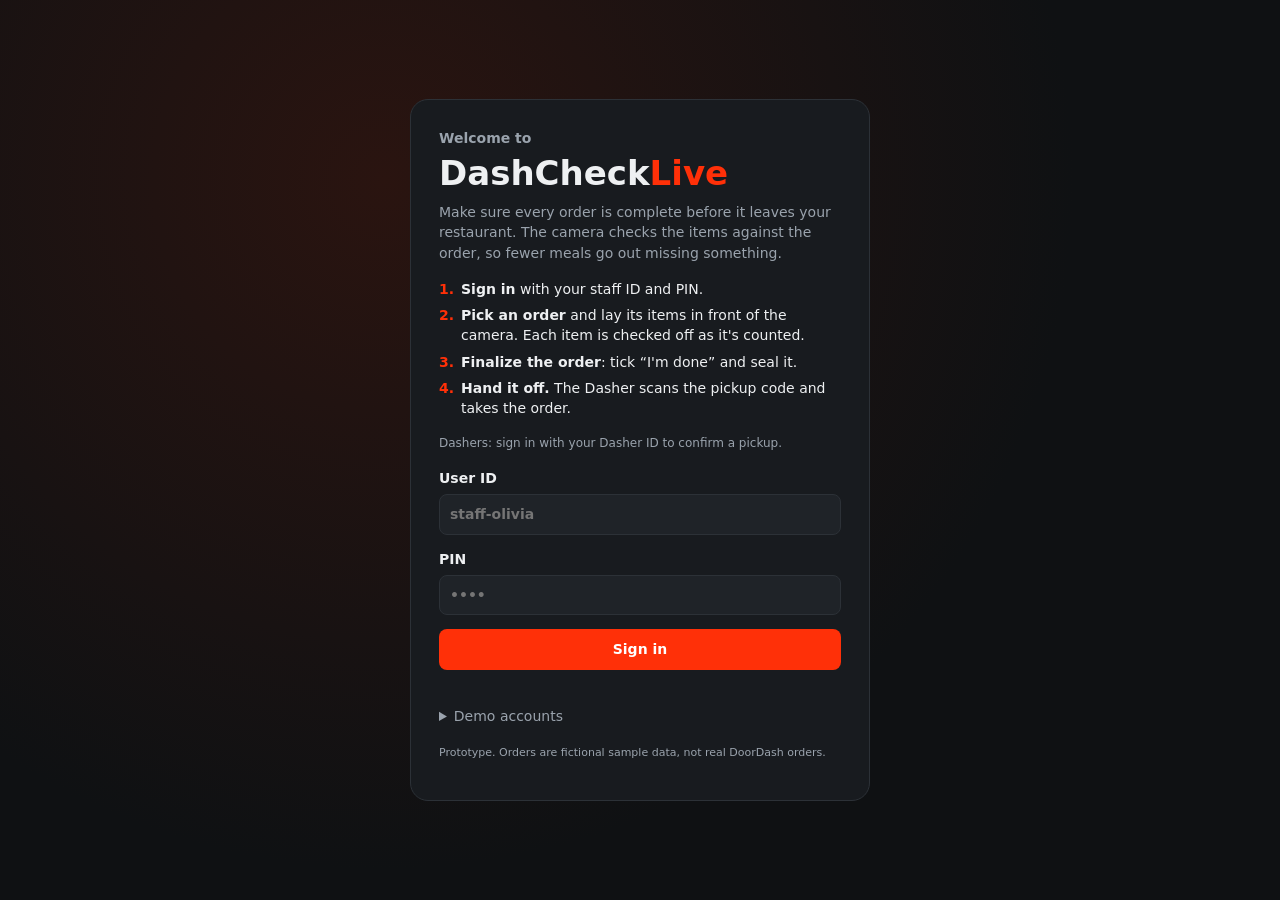
==== frontend/index.html @ 96c27ae0 "next steps page redesigned" ====
<!doctype html>
<html lang="en">
<head>
  <meta charset="utf-8">
  <meta name="viewport" content="width=device-width, initial-scale=1">
  <title>DashCheckLive</title>
  <link rel="stylesheet" href="styles.css">
</head>
<body>

  <!-- ============ Sign-in page ============ -->
  <section id="view-login" class="view login-view">
    <div class="login-card">
      <p class="welcome">Welcome to</p>
      <div class="brand big">DashCheck<span>Live</span></div>
      <p class="login-sub">Make sure every order is complete before it leaves your restaurant. The camera checks the items against the order, so fewer meals go out missing something.</p>
      <ol class="steps">
        <li><strong>Sign in</strong> with your staff ID and PIN.</li>
        <li><strong>Pick an order</strong> and lay its items in front of the camera. Each item is checked off as it's counted.</li>
        <li><strong>Finalize the order</strong>: tick “I'm done” and seal it.</li>
        <li><strong>Hand it off.</strong> The Dasher scans the pickup code and takes the order.</li>
      </ol>
      <p class="login-sub small">Dashers: sign in with your Dasher ID to confirm a pickup.</p>
      <form id="login-form" autocomplete="off">
        <label>User ID<input name="user_id" autocomplete="username" placeholder="staff-olivia" required></label>
        <label>PIN<input name="pin" type="password" inputmode="numeric" autocomplete="current-password" placeholder="••••" required></label>
        <button type="submit" class="btn primary wide">Sign in</button>
      </form>
      <p id="login-error" class="error"></p>
      <details class="demo-accounts">
        <summary>Demo accounts</summary>
        <table>
          <tr><th>ID</th><th>PIN</th><th>Opens</th></tr>
          <tr><td>staff-olivia</td><td>4242</td><td>Packing station</td></tr>
          <tr><td>staff-jordan</td><td>1357</td><td>Packing station</td></tr>
          <tr><td>dasher-ava</td><td>1111</td><td>Dasher pickup</td></tr>
          <tr><td>dasher-ben</td><td>2222</td><td>Dasher pickup</td></tr>
          <tr><td>dasher-cy</td><td>3333</td><td>Dasher pickup</td></tr>
          <tr><td>dasher-dee</td><td>4444</td><td>Dasher pickup</td></tr>
        </table>
      </details>
      <p class="fineprint">Prototype. Orders are fictional sample data, not real DoorDash orders.</p>
    </div>
  </section>

  <!-- ============ Packing station (restaurant staff) ============ -->
  <section id="view-station" class="view station hidden">
    <header class="station-bar">
      <div class="brand">DashCheck<span>Live</span></div>
      <div id="store-name" class="store"></div>
      <!-- Model status still loads (sets the camera frame rate) but isn't shown. -->
      <div id="health" class="health hidden"></div>
      <div class="bar-actions">
        <span id="who" class="who"></span>
        <button id="open-log" class="btn ghost small">Audit log</button>
        <button id="demo-reset" class="btn ghost small">Reset demo</button>
        <button id="logout" class="btn ghost small">Sign out</button>
      </div>
    </header>

    <div class="station-grid">
      <!-- Left: queue + receipt -->
      <aside class="panel left">
        <div class="panel-title">Orders <span id="queue-count" class="count"></span></div>
        <ul id="queue" class="queue"></ul>
        <div id="receipt" class="receipt hidden"></div>
      </aside>

      <!-- Center: full-height camera -->
      <div class="camera-pane">
        <div id="stage" class="stage">
          <video id="video" autoplay playsinline muted></video>
          <img id="photo" class="hidden" alt="Uploaded check photo">
          <canvas id="overlay"></canvas>
          <div id="banner" class="banner hidden"></div>
          <div id="stage-msg" class="stage-msg">Starting camera…</div>
        </div>
        <div class="camera-controls">
          <select id="camera-select" title="Camera"></select>
          <button id="cam-toggle" class="btn ghost small">Pause</button>
          <label class="btn ghost small">Upload photo<input id="upload" type="file" accept="image/jpeg,image/png,image/webp"></label>
          <span id="cam-msg" class="cam-msg"></span>
        </div>
      </div>

      <!-- Right: checklist + seal -->
      <aside class="panel right">
        <div class="panel-title title-row">Packing checklist <button id="recount" class="btn ghost small hidden" title="Start counting this order from zero">Reset counts</button></div>
        <div id="allergy" class="allergy hidden"></div>
        <div id="prep" class="prep hidden"></div>
        <div id="checklist" class="checklist"><p class="muted">Pick an order on the left.</p></div>

        <div id="seal-box" class="seal hidden">
          <label class="check"><input type="checkbox" id="confirm"> I'm done: I checked this order, including prep &amp; allergy notes</label>
          <button id="seal" class="btn primary wide" disabled>Seal &amp; release to Dasher</button>
          <p id="seal-error" class="error"></p>
        </div>
        <div id="done-box" class="done hidden"></div>
      </aside>
    </div>

    <!-- Audit log drawer -->
    <div id="log-drawer" class="drawer hidden">
      <div class="drawer-head">
        <strong>Audit log</strong>
        <span id="chain" class="pill"></span>
        <button id="close-log" class="btn ghost small">Close</button>
      </div>
      <ol id="log"></ol>
    </div>

  </section>

  <!-- ============ Order complete page ============ -->
  <section id="view-done" class="view done-view hidden">
    <header class="station-bar">
      <button id="qr-close-x" class="btn ghost small">← Back to station</button>
      <div class="brand">DashCheck<span>Live</span></div>
      <div id="done-store" class="store"></div>
    </header>
      <div class="done-card">
        <div class="done-head">
          <div>
            <h2>Order <span id="done-id"></span> sealed <span class="ok-dot">✓</span></h2>
            <p id="qr-sub" class="muted"></p>
          </div>
        </div>

        <div class="done-grid">
          <!-- 1. Where it goes + what to do -->
          <section class="done-col">
            <div class="label">Deliver to</div>
            <div id="done-address" class="address"></div>

            <div class="label">Next steps</div>
            <ol id="next-steps" class="next-steps"></ol>

            <div class="qr-wrap">
              <img id="qr" alt="One-time pickup QR code">
              <p class="small muted">Signed · one-time · expires in <span id="qr-ttl"></span><br>Only valid for the assigned Dasher</p>
            </div>
            <div class="sim">
          <div class="label">Dasher scan (simulated)</div>
          <div class="sim-row">
            <select id="sim-dasher">
              <option value="dasher-ava">dasher-ava</option>
              <option value="dasher-ben">dasher-ben</option>
              <option value="dasher-cy">dasher-cy</option>
              <option value="dasher-dee">dasher-dee</option>
            </select>
            <input id="sim-pin" type="password" inputmode="numeric" placeholder="PIN">
            <button id="sim-scan" class="btn">Scan</button>
          </div>
          <div id="sim-result" class="sim-result"></div>
            </div>
            <button id="copy-code" class="btn ghost small wide">Copy pickup code</button>
          </section>

          <!-- 2. Completed receipt -->
          <section class="done-col">
            <div class="label">Completed receipt</div>
            <div id="done-receipt" class="receipt done-receipt"></div>
          </section>

          <!-- 3. Up next -->
          <section class="done-col">
            <div class="label">Up next</div>
            <ul id="next-orders" class="next-orders"></ul>
            <button id="qr-close" class="btn primary wide">Start next order →</button>
          </section>
        </div>
      </div>
  </section>

  <!-- ============ Dasher pickup ============ -->
  <section id="view-dasher" class="view dasher-view hidden">
    <div class="dasher-card">
      <div class="brand">DashCheck<span>Live</span> <small>Dasher</small></div>
      <p>Signed in as <strong id="dasher-name"></strong></p>
      <label class="label" for="scan-token">Pickup code (from the counter QR)</label>
      <textarea id="scan-token" rows="5" placeholder="Scan or paste the pickup code"></textarea>
      <div class="row">
        <button id="paste-token" class="btn ghost">Paste</button>
        <button id="scan" class="btn primary">Confirm pickup</button>
      </div>
      <div id="scan-result" class="sim-result"></div>
      <button id="dasher-logout" class="btn ghost small">Sign out</button>
    </div>
  </section>

  <script src="icons.js"></script>
  <script src="app.js"></script>
</body>
</html>
---- frontend/styles.css ----
:root {
  --bg: #0f1113;
  --panel: #181b1f;
  --panel-2: #1f2328;
  --line: #2c3137;
  --ink: #eef0f2;
  --muted: #9aa3ad;
  --accent: #ff3008;
  --ok: #2ecc71;
  --warn: #f5a623;
  --bad: #ff4d4f;
  --radius: 12px;
}

* { box-sizing: border-box; }
html, body { height: 100%; }
body { margin: 0; font: 14px/1.45 system-ui, -apple-system, "Segoe UI", sans-serif; background: var(--bg); color: var(--ink); }
.hidden { display: none !important; }
.muted { color: var(--muted); }
.small { font-size: 12px; }
.error { color: var(--bad); min-height: 1.2em; margin: 6px 0 0; }
.label { font-size: 11px; font-weight: 700; letter-spacing: .06em; text-transform: uppercase; color: var(--muted); margin-bottom: 6px; }

.brand { font-weight: 800; font-size: 18px; white-space: nowrap; }
.brand span { color: var(--accent); }
.brand.big { font-size: 34px; }
.brand small { font-size: 12px; color: var(--muted); font-weight: 600; margin-left: 6px; }

.btn {
  font: inherit; font-weight: 600; border: 1px solid transparent; border-radius: 8px;
  padding: 9px 14px; cursor: pointer; background: var(--panel-2); color: var(--ink);
}
.btn.primary { background: var(--accent); color: #fff; }
.btn.ghost { background: transparent; border-color: var(--line); }
.btn.small { padding: 6px 10px; font-size: 13px; }
.btn.wide { width: 100%; }
.btn:disabled { background: #2a2e33; color: #666; cursor: not-allowed; }
label.btn input[type=file] { display: none; }
input, select, textarea {
  font: inherit; color: var(--ink); background: var(--panel-2); border: 1px solid var(--line);
  border-radius: 8px; padding: 9px 10px; width: 100%;
}
.pill { font-size: 12px; padding: 3px 9px; border-radius: 999px; background: var(--panel-2); white-space: nowrap; }
.pill.ok { background: rgba(46, 204, 113, .15); color: var(--ok); }
.pill.warn { background: rgba(245, 166, 35, .15); color: var(--warn); }
.pill.bad { background: rgba(255, 77, 79, .15); color: var(--bad); }

/* ---------- login ---------- */
.login-view { min-height: 100vh; display: grid; place-items: center; padding: 16px;
  background: radial-gradient(circle at 30% 20%, #2a1410, var(--bg) 60%); }
.login-card { width: 100%; max-width: 460px; background: var(--panel); border: 1px solid var(--line);
  border-radius: 18px; padding: 28px; }
.login-sub { color: var(--muted); margin: 4px 0 16px; }
.welcome { margin: 0; color: var(--muted); font-weight: 600; }
.steps { margin: 0 0 16px; padding-left: 20px; display: grid; gap: 6px; }
.steps li { padding-left: 2px; }
.steps li::marker { color: var(--accent); font-weight: 800; }
#login-form { display: grid; gap: 14px; }
#login-form label { display: grid; gap: 6px; font-weight: 600; }
.demo-accounts { margin-top: 14px; color: var(--muted); }
.demo-accounts summary { cursor: pointer; }
.demo-accounts table { width: 100%; border-collapse: collapse; margin-top: 8px; font-size: 13px; }
.demo-accounts td, .demo-accounts th { text-align: left; padding: 4px 6px; border-bottom: 1px solid var(--line); }
.fineprint { font-size: 11px; color: var(--muted); margin-top: 18px; }

/* ---------- station ---------- */
.station { height: 100vh; display: flex; flex-direction: column; overflow: hidden; }
.station-bar { display: flex; align-items: center; gap: 14px; padding: 8px 14px; border-bottom: 1px solid var(--line); background: var(--panel); flex-wrap: wrap; }
.store { color: var(--muted); }
.health { display: flex; gap: 6px; flex-wrap: wrap; }
.bar-actions { margin-left: auto; display: flex; gap: 8px; align-items: center; }
.who { color: var(--muted); font-size: 13px; }

.station-grid { flex: 1; min-height: 0; display: grid; grid-template-columns: 320px 1fr 340px; }
.panel { background: var(--panel); overflow-y: auto; padding: 14px; display: flex; flex-direction: column; gap: 12px; }
.panel.left { border-right: 1px solid var(--line); }
.panel.right { border-left: 1px solid var(--line); }
.panel-title { font-size: 12px; font-weight: 700; letter-spacing: .06em; text-transform: uppercase; color: var(--muted); }
.title-row { display: flex; justify-content: space-between; align-items: center; }
.title-row .btn { text-transform: none; letter-spacing: 0; font-weight: 600; }
.count { background: var(--panel-2); border-radius: 999px; padding: 1px 7px; margin-left: 4px; }

.queue { list-style: none; margin: 0; padding: 0; display: grid; gap: 6px; }
.queue li { padding: 8px 10px; border: 1px solid var(--line); border-radius: 10px; cursor: pointer; display: flex; justify-content: space-between; gap: 8px; }
.queue li:hover { background: var(--panel-2); }
.queue li.active { border-color: var(--accent); background: rgba(255, 48, 8, .08); }
.queue .meta { font-size: 12px; color: var(--muted); }
.queue .st { font-size: 11px; align-self: center; }

/* receipt: paper look */
.receipt { background: #fbfaf6; color: #1b1b1b; border-radius: 6px; padding: 14px 14px 18px;
  font: 12.5px/1.45 ui-monospace, Consolas, monospace; box-shadow: 0 6px 20px rgba(0,0,0,.35); }
.receipt .r-demo { text-align: center; font-size: 10px; letter-spacing: .08em; color: #b00; border: 1px dashed #b00; padding: 2px; margin-bottom: 8px; }
.receipt .r-center { text-align: center; }
.receipt .r-big { font-size: 16px; font-weight: 700; }
.receipt hr { border: 0; border-top: 1px dashed #999; margin: 8px 0; }
.receipt .r-line { display: flex; justify-content: space-between; gap: 8px; }
.receipt .r-mod { padding-left: 18px; color: #555; }
.receipt .r-total { font-weight: 700; }
.receipt .r-note { white-space: pre-wrap; word-break: break-word; }
.receipt .r-muted { color: #666; }

/* camera */
.camera-pane { display: flex; flex-direction: column; min-width: 0; min-height: 0; background: #000; }
.stage { position: relative; flex: 1; min-height: 0; overflow: hidden; }
.stage video, .stage img { position: absolute; inset: 0; width: 100%; height: 100%; object-fit: contain; }
.stage canvas { position: absolute; inset: 0; width: 100%; height: 100%; pointer-events: none; }
.stage-msg { position: absolute; left: 50%; top: 50%; transform: translate(-50%, -50%); color: #ccc;
  background: rgba(0,0,0,.55); padding: 10px 16px; border-radius: 10px; text-align: center; max-width: 80%; }
.stage-msg:empty { display: none; }
.banner { position: absolute; left: 50%; bottom: 16px; transform: translateX(-50%); padding: 10px 18px;
  border-radius: 999px; font-weight: 800; font-size: 16px; white-space: nowrap; box-shadow: 0 4px 18px rgba(0,0,0,.5); }
.banner.ok { background: var(--ok); color: #062b14; }
.banner.bad { background: var(--bad); color: #fff; }
.banner.warn { background: var(--warn); color: #2b1a00; }
.camera-controls { display: flex; gap: 8px; align-items: center; padding: 8px 10px; background: var(--panel); border-top: 1px solid var(--line); flex-wrap: wrap; }
.camera-controls select { width: auto; max-width: 240px; padding: 6px 8px; }
.cam-msg { color: var(--muted); font-size: 12px; margin-left: auto; }

/* checklist */
.allergy { background: rgba(255, 77, 79, .15); color: var(--bad); border: 1px solid rgba(255, 77, 79, .5); font-weight: 800; padding: 10px 12px; border-radius: 10px; }
.prep { background: rgba(245, 166, 35, .1); border: 1px solid rgba(245, 166, 35, .4); border-radius: 10px; padding: 8px 12px; }
.prep div + div { margin-top: 2px; }
/* Checklist: grid of cards, big floating picture, name + count below, ✓/✗ badge on the corner */
.food-grid { list-style: none; margin: 0; padding: 0; display: grid; grid-template-columns: repeat(2, 1fr); gap: 10px; }
.food-card {
  position: relative; display: flex; flex-direction: column; align-items: center; text-align: center;
  padding: 14px 8px 10px; border-radius: 16px; background: var(--panel-2); border: 2px solid var(--line);
}
.food-card.ok { border-color: rgba(46, 204, 113, .6); background: rgba(46, 204, 113, .07); }
.food-card.missing, .food-card.check { border-color: rgba(255, 77, 79, .55); }
.food-card.unexpected { border-color: rgba(255, 77, 79, .8); background: rgba(255, 77, 79, .08); }
.food-card .name { font-weight: 800; font-size: 15px; margin-top: 6px; text-transform: capitalize; }
.food-card .count-big { font-weight: 800; font-size: 18px; }
.food-card.ok .count-big { color: var(--ok); }
.food-card.missing .count-big, .food-card.unexpected .count-big { color: var(--bad); }
.food-card.check .count-big { color: var(--warn); }
.food-card .src, .food-card .why { font-size: 11px; color: var(--muted); }
.food-card input { margin-top: 8px; font-size: 12px; padding: 6px 8px; }

.badge {
  position: absolute; top: 8px; right: 8px; width: 28px; height: 28px; border-radius: 50%;
  display: grid; place-items: center; font-weight: 900; font-size: 16px; color: #fff;
  box-shadow: 0 2px 8px rgba(0, 0, 0, .35);
}
.badge.ok { background: var(--ok); }
.badge.missing, .badge.check, .badge.unexpected { background: var(--bad); }
.food-card.just-ok .badge, .badge.ok { animation: pop .5s cubic-bezier(.3, 1.6, .5, 1); }

.float-wrap { position: relative; display: grid; justify-items: center; padding-top: 4px; }
.float-shadow {
  width: 56px; height: 9px; border-radius: 50%; background: rgba(0, 0, 0, .35); margin-top: 4px;
  animation: shadow 2.6s ease-in-out infinite;
}
@keyframes shadow { 0%, 100% { transform: scaleX(1); opacity: .45; } 50% { transform: scaleX(.75); opacity: .25; } }

/* Cute animated food icons */
.food-icon {
  position: relative; display: inline-grid; place-items: center; flex: none;
  width: 92px; height: 92px; font-size: 64px; line-height: 1;
  font-family: "Segoe UI Emoji", "Apple Color Emoji", "Noto Color Emoji", sans-serif;
  filter: drop-shadow(0 3px 0 rgba(0, 0, 0, .15));
  animation: float 2.6s ease-in-out infinite;
}
.food-icon svg { width: 100%; height: 100%; display: block; }
/* Full color in every state; status shows through the card, badge and motion. */
.food-icon.missing, .food-icon.check { animation: wobble 2.2s ease-in-out infinite; }
.food-icon.unexpected { animation: shake .5s ease-in-out infinite; }
.food-icon.just-ok { animation: pop .6s cubic-bezier(.3, 1.6, .5, 1), float 2.6s ease-in-out .6s infinite; }
.food-icon.just-ok::after {
  content: "✨"; position: absolute; top: -10px; right: -10px; font-size: 16px;
  animation: sparkle .9s ease-out forwards;
}
.food-card:nth-child(2n) .food-icon, .food-card:nth-child(2n) .float-shadow { animation-delay: -.8s; }
.food-card:nth-child(3n) .food-icon, .food-card:nth-child(3n) .float-shadow { animation-delay: -1.6s; }

@keyframes float { 0%, 100% { transform: translateY(0); } 50% { transform: translateY(-8px); } }
@keyframes wobble { 0%, 100% { transform: rotate(0); } 25% { transform: rotate(-6deg); } 75% { transform: rotate(6deg); } }
@keyframes shake { 0%, 100% { transform: translateX(0); } 25% { transform: translateX(-2px); } 75% { transform: translateX(2px); } }
@keyframes pop { 0% { transform: scale(.6); } 60% { transform: scale(1.25); } 100% { transform: scale(1); } }
@keyframes sparkle { 0% { opacity: 0; transform: scale(.4) rotate(0); } 40% { opacity: 1; } 100% { opacity: 0; transform: scale(1.3) rotate(40deg) translate(4px, -6px); } }

@media (prefers-reduced-motion: reduce) {
  .food-icon, .food-icon.just-ok, .food-icon.just-ok::after, .float-shadow, .badge { animation: none; }
}
.row .src { font-size: 11px; color: var(--muted); margin-left: 6px; }
.row .count-big { font-weight: 800; font-size: 16px; }
.row.ok { border-color: rgba(46, 204, 113, .5); }
.row.ok .count-big { color: var(--ok); }
.row.missing, .row.unexpected { border-color: rgba(255, 77, 79, .6); }
.row.missing .count-big, .row.unexpected .count-big { color: var(--bad); }
.row.check { border-color: rgba(245, 166, 35, .6); }
.row.check .count-big { color: var(--warn); }
.row .why { font-size: 12px; color: var(--muted); margin-top: 2px; }
.row input { margin-top: 8px; font-size: 13px; padding: 7px 9px; }

.seal { display: grid; gap: 10px; margin-top: auto; padding-top: 8px; }
.check { display: flex; gap: 8px; align-items: flex-start; }
.check input { width: auto; margin-top: 3px; }
.done { background: rgba(46, 204, 113, .1); border: 1px solid rgba(46, 204, 113, .4); border-radius: 10px; padding: 12px; }

/* drawer */
.drawer { position: fixed; left: 0; right: 0; bottom: 0; height: 40vh; background: var(--panel); border-top: 1px solid var(--line);
  display: flex; flex-direction: column; z-index: 20; box-shadow: 0 -8px 30px rgba(0,0,0,.5); }
.drawer-head { display: flex; gap: 12px; align-items: center; padding: 10px 14px; border-bottom: 1px solid var(--line); }
.drawer-head button { margin-left: auto; }
.drawer ol { list-style: none; margin: 0; padding: 8px 14px; overflow: auto; font: 12px/1.5 ui-monospace, Consolas, monospace; }
.drawer li { padding: 4px 0; border-bottom: 1px dashed var(--line); word-break: break-word; }
.drawer .hash { color: var(--muted); }

/* modal */
.modal { position: fixed; inset: 0; background: rgba(0,0,0,.7); display: grid; place-items: center; z-index: 30; padding: 16px; }
.modal-card { background: var(--panel); border: 1px solid var(--line); border-radius: 18px; padding: 24px; width: 100%; max-width: 420px; text-align: center; }
.modal-card h2 { margin: 0 0 4px; }
.modal-card img { width: 220px; height: 220px; image-rendering: pixelated; background: #fff; border-radius: 8px; margin: 12px 0 6px; }
.sim { text-align: left; margin-top: 14px; background: var(--panel-2); border-radius: 12px; padding: 12px; }
.sim-row { display: grid; grid-template-columns: 1fr 80px auto; gap: 6px; }
.sim-result { margin-top: 8px; padding: 8px 10px; border-radius: 8px; min-height: 1em; }
.sim-result:empty { display: none; }
.sim-result.ok { background: rgba(46, 204, 113, .15); color: var(--ok); }
.sim-result.bad { background: rgba(255, 77, 79, .15); color: var(--bad); }
.modal-actions { display: flex; justify-content: space-between; margin-top: 16px; gap: 8px; }

/* order complete screen */
.done-view { min-height: 100vh; }
.done-card { max-width: 1240px; margin: 0 auto; padding: 24px 20px 40px; }
.done-head { display: flex; justify-content: space-between; align-items: flex-start; gap: 12px; margin-bottom: 14px; }
.done-head h2 { font-size: 24px; }
.ok-dot { display: inline-grid; place-items: center; width: 30px; height: 30px; border-radius: 50%; background: var(--ok); color: #062b14; font-size: 18px; vertical-align: middle; }
.done-grid { display: grid; grid-template-columns: 1fr 1.15fr 1fr; gap: 18px; align-items: start; }
.done-col { display: flex; flex-direction: column; gap: 10px; min-width: 0; }
.done-col .label { margin: 4px 0 0; }

.address { font-size: 17px; font-weight: 700; line-height: 1.35; background: var(--panel-2); border: 1px solid var(--line);
  border-left: 4px solid var(--accent); border-radius: 10px; padding: 10px 12px; }

.next-steps { list-style: none; margin: 0; padding: 0; display: grid; gap: 6px; }
.next-steps li { display: flex; gap: 10px; align-items: flex-start; padding: 8px 10px; border-radius: 10px; background: var(--panel-2); cursor: pointer; border: 1px solid transparent; }
.next-steps li:hover { border-color: var(--line); }
.next-steps .tick { flex: none; width: 24px; height: 24px; border-radius: 50%; display: grid; place-items: center; font-weight: 800; font-size: 13px; background: var(--accent); color: #fff; }
.next-steps li.done .tick { background: var(--ok); color: #062b14; }
.next-steps li.done strong { text-decoration: line-through; opacity: .7; }

.qr-wrap { display: flex; gap: 12px; align-items: center; background: var(--panel-2); border-radius: 12px; padding: 10px; }
.done-card .qr-wrap img { width: 120px; height: 120px; margin: 0; flex: none; background: #fff; border-radius: 8px; image-rendering: pixelated; }
.done-card .sim { text-align: left; background: var(--panel-2); border-radius: 12px; padding: 12px; }

/* completed receipt */
.done-receipt { padding: 18px 16px 20px; font-size: 12.5px; position: relative; }
.done-receipt::after { content: ""; position: absolute; left: 0; right: 0; bottom: -8px; height: 8px;
  background: radial-gradient(circle at 6px 0, transparent 6px, #fbfaf6 6.5px) 0 0 / 12px 8px repeat-x; }
.dr-head { text-align: center; }
.dr-store { font-weight: 800; letter-spacing: .04em; text-transform: uppercase; }
.dr-big { font-size: 18px; font-weight: 800; margin: 2px 0; }
.dr-stamp { display: inline-block; margin-top: 8px; padding: 3px 10px; border: 2px solid #1a7f37; color: #1a7f37; border-radius: 6px;
  font-weight: 800; letter-spacing: .08em; transform: rotate(-3deg); }
.dr-line { display: grid; grid-template-columns: 30px 1fr auto 56px; gap: 8px; align-items: center; padding: 4px 0; }
.dr-line.extra { color: #555; }
.dr-icon { width: 30px; height: 30px; display: grid; place-items: center; font-size: 20px; }
.dr-icon svg { width: 100%; height: 100%; }
.dr-price { text-align: right; }
.v { font-size: 11px; font-weight: 700; padding: 2px 6px; border-radius: 999px; white-space: nowrap; }
.v-ok { background: #e3f4e7; color: #1a7f37; }
.v-over { background: #fff1de; color: #9a5200; }
.dr-addr { text-align: right; max-width: 60%; }
.dr-hash { font-size: 10.5px; word-break: break-all; margin-top: 4px; }

/* up next */
.next-orders { list-style: none; margin: 0; padding: 0; display: grid; gap: 8px; max-height: 60vh; overflow-y: auto; }
.next-card { display: grid; grid-template-columns: auto 1fr auto; gap: 10px; align-items: center; padding: 10px; border-radius: 12px;
  background: var(--panel-2); border: 1px solid var(--line); cursor: pointer; transition: transform .15s, border-color .15s; }
.next-card:hover { border-color: var(--accent); transform: translateY(-2px); }
.mini-icons { display: flex; }
.mini-icon { width: 30px; height: 30px; display: grid; place-items: center; margin-left: -8px; background: #fff4f8; border-radius: 50%;
  border: 2px solid var(--panel-2); font-size: 16px; }
.mini-icon:first-child { margin-left: 0; }
.mini-icon svg { width: 24px; height: 24px; }
.next-info { min-width: 0; }
.caught-up { padding: 18px; text-align: center; color: var(--muted); background: var(--panel-2); border-radius: 12px; }

@media (max-width: 1000px) {
  .done-grid { grid-template-columns: 1fr; }
}

/* dasher */
.dasher-view { min-height: 100vh; display: grid; place-items: center; padding: 16px; }
.dasher-card { width: 100%; max-width: 380px; background: var(--panel); border: 1px solid var(--line); border-radius: 26px; padding: 24px; display: grid; gap: 10px; }
.dasher-card .row { display: flex; gap: 8px; background: none; border: 0; padding: 0; }
.dasher-card .row .btn { flex: 1; }

@media (max-width: 1100px) {
  .station { height: auto; overflow: visible; }
  .station-grid { grid-template-columns: 1fr; }
  .stage { min-height: 60vh; }
}
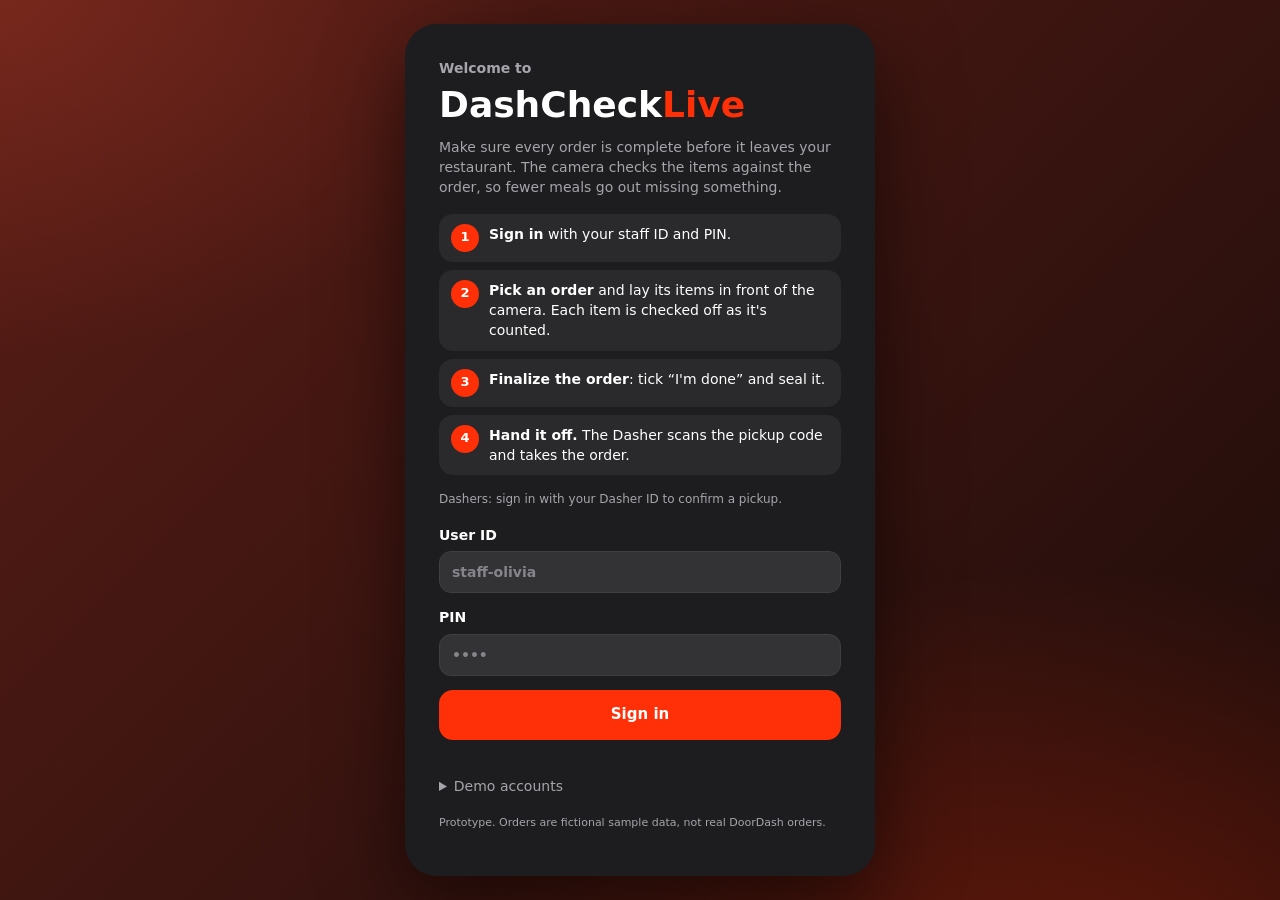
==== commit e1ab3b5e: "camera page ui" ====
--- a/frontend/index.html
+++ b/frontend/index.html
@@ -15,10 +15,10 @@
       <div class="brand big">DashCheck<span>Live</span></div>
       <p class="login-sub">Make sure every order is complete before it leaves your restaurant. The camera checks the items against the order, so fewer meals go out missing something.</p>
       <ol class="steps">
-        <li><strong>Sign in</strong> with your staff ID and PIN.</li>
-        <li><strong>Pick an order</strong> and lay its items in front of the camera. Each item is checked off as it's counted.</li>
-        <li><strong>Finalize the order</strong>: tick “I'm done” and seal it.</li>
-        <li><strong>Hand it off.</strong> The Dasher scans the pickup code and takes the order.</li>
+        <li><span><strong>Sign in</strong> with your staff ID and PIN.</span></li>
+        <li><span><strong>Pick an order</strong> and lay its items in front of the camera. Each item is checked off as it's counted.</span></li>
+        <li><span><strong>Finalize the order</strong>: tick “I'm done” and seal it.</span></li>
+        <li><span><strong>Hand it off.</strong> The Dasher scans the pickup code and takes the order.</span></li>
       </ol>
       <p class="login-sub small">Dashers: sign in with your Dasher ID to confirm a pickup.</p>
       <form id="login-form" autocomplete="off">
@@ -45,57 +45,113 @@
 
   <!-- ============ Packing station (restaurant staff) ============ -->
   <section id="view-station" class="view station hidden">
-    <header class="station-bar">
-      <div class="brand">DashCheck<span>Live</span></div>
-      <div id="store-name" class="store"></div>
-      <!-- Model status still loads (sets the camera frame rate) but isn't shown. -->
-      <div id="health" class="health hidden"></div>
-      <div class="bar-actions">
-        <span id="who" class="who"></span>
-        <button id="open-log" class="btn ghost small">Audit log</button>
-        <button id="demo-reset" class="btn ghost small">Reset demo</button>
-        <button id="logout" class="btn ghost small">Sign out</button>
-      </div>
-    </header>
-
-    <div class="station-grid">
-      <!-- Left: queue + receipt -->
-      <aside class="panel left">
-        <div class="panel-title">Orders <span id="queue-count" class="count"></span></div>
-        <ul id="queue" class="queue"></ul>
-        <div id="receipt" class="receipt hidden"></div>
+    <div class="app-frame">
+
+      <!-- ===== Left: orders ===== -->
+      <aside class="orders-panel">
+        <div class="brand">DashCheck<span>Live</span></div>
+        <div class="sec-head">
+          <div><h3>Orders</h3><p id="queue-sub" class="sec-sub"><span id="queue-count">0</span> waiting</p></div>
+        </div>
+        <div class="search">
+          <input id="search" placeholder="Search name, #, city" autocomplete="off">
+          <span class="search-btn">⌕</span>
+        </div>
+        <ul id="queue" class="order-list"></ul>
       </aside>
 
-      <!-- Center: full-height camera -->
-      <div class="camera-pane">
-        <div id="stage" class="stage">
-          <video id="video" autoplay playsinline muted></video>
-          <img id="photo" class="hidden" alt="Uploaded check photo">
-          <canvas id="overlay"></canvas>
-          <div id="banner" class="banner hidden"></div>
-          <div id="stage-msg" class="stage-msg">Starting camera…</div>
-        </div>
-        <div class="camera-controls">
-          <select id="camera-select" title="Camera"></select>
-          <button id="cam-toggle" class="btn ghost small">Pause</button>
-          <label class="btn ghost small">Upload photo<input id="upload" type="file" accept="image/jpeg,image/png,image/webp"></label>
-          <span id="cam-msg" class="cam-msg"></span>
-        </div>
-      </div>
-
-      <!-- Right: checklist + seal -->
-      <aside class="panel right">
-        <div class="panel-title title-row">Packing checklist <button id="recount" class="btn ghost small hidden" title="Start counting this order from zero">Reset counts</button></div>
-        <div id="allergy" class="allergy hidden"></div>
-        <div id="prep" class="prep hidden"></div>
-        <div id="checklist" class="checklist"><p class="muted">Pick an order on the left.</p></div>
-
-        <div id="seal-box" class="seal hidden">
-          <label class="check"><input type="checkbox" id="confirm"> I'm done: I checked this order, including prep &amp; allergy notes</label>
-          <button id="seal" class="btn primary wide" disabled>Seal &amp; release to Dasher</button>
-          <p id="seal-error" class="error"></p>
-        </div>
-        <div id="done-box" class="done hidden"></div>
+      <!-- ===== Main column ===== -->
+      <main class="main">
+        <div class="topbar">
+          <div class="store-chip"><span class="dot"></span><span id="store-name"></span></div>
+          <!-- Model status still loads (sets the camera frame rate) but isn't shown. -->
+          <div id="health" class="health hidden"></div>
+          <div class="top-actions">
+            <span id="who" class="who"></span>
+            <button id="open-log" class="pill-btn">Audit log</button>
+            <button id="demo-reset" class="pill-btn">Reset demo</button>
+            <button id="logout" class="pill-btn">Sign out</button>
+          </div>
+        </div>
+
+        <!-- Live camera -->
+        <section class="sec">
+          <div class="sec-head">
+            <div><h3>Live Check</h3><p id="check-sub" class="sec-sub">Pick an order to start</p></div>
+            <div class="cam-tools">
+              <select id="camera-select" title="Camera"></select>
+              <button id="cam-toggle" class="pill-btn">Pause</button>
+              <label class="pill-btn">Upload<input id="upload" type="file" accept="image/jpeg,image/png,image/webp"></label>
+            </div>
+          </div>
+          <div id="stage" class="stage">
+            <video id="video" autoplay playsinline muted></video>
+            <img id="photo" class="hidden" alt="Uploaded check photo">
+            <div id="toasts" class="toasts" aria-live="polite"></div>
+            <div id="banner" class="banner hidden"></div>
+            <div id="stage-msg" class="stage-msg">Starting camera…</div>
+            <span id="cam-msg" class="cam-msg"></span>
+          </div>
+        </section>
+
+        <!-- Packing checklist: dish cards like "Popular Dishes" -->
+        <section class="sec">
+          <div class="sec-head">
+            <div><h3>Packing Checklist</h3><p id="checklist-sub" class="sec-sub">Items appear here once an order is open</p></div>
+            <button id="recount" class="view-more hidden" title="Start counting this order from zero">Reset counts <span>↻</span></button>
+          </div>
+          <div id="checklist" class="checklist"></div>
+        </section>
+      </main>
+
+      <!-- ===== Right panel: address + cart ===== -->
+      <aside class="cart-panel">
+        <div id="right-empty" class="right-empty">
+          <div class="big-emoji">🛍️</div>
+          <p>Select an order to see its delivery details and cart.</p>
+        </div>
+
+        <div id="right-content" class="hidden">
+          <div class="addr-card">
+            <div class="addr-title">DELIVERY ADDRESS</div>
+            <div class="addr-line"><span class="pin">⌖</span><span id="addr-line"></span></div>
+            <div class="addr-line muted"><span class="pin">◷</span><span id="addr-meta"></span></div>
+          </div>
+
+          <div class="cart-head">
+            <div class="cart-title"><span class="cart-ico">🛒</span> Cart</div>
+            <div id="cart-id" class="cart-id"></div>
+          </div>
+
+          <div class="mode-toggle">
+            <span data-mode="delivery">Delivery</span><span data-mode="pickup">Pickup</span><span data-mode="check">Checked</span>
+          </div>
+
+          <div id="allergy" class="allergy hidden"></div>
+          <div id="receipt" class="cart-lines"></div>
+
+          <div class="ticket-cut"></div>
+
+          <div class="note-row">
+            <span class="note-label">Customer note</span>
+            <span id="note-text" class="note-code"></span>
+          </div>
+          <div id="note-redact" class="small muted"></div>
+          <div id="prep" class="prep hidden"></div>
+
+          <div class="totals">
+            <div><span>Sub Total</span><span id="t-sub"></span></div>
+            <div><span>Tax</span><span id="t-tax"></span></div>
+            <div class="grand"><span>TOTAL</span><span id="t-total"></span></div>
+          </div>
+
+          <div id="seal-box" class="seal hidden">
+            <label class="check"><input type="checkbox" id="confirm"> I'm done: I checked this order, including prep &amp; allergy notes</label>
+            <button id="seal" class="confirm-btn" disabled>Seal &amp; Release</button>
+            <p id="seal-error" class="error"></p>
+          </div>
+          <div id="done-box" class="done hidden"></div>
+        </div>
       </aside>
     </div>
 
--- a/frontend/styles.css
+++ b/frontend/styles.css
@@ -1,176 +1,221 @@
+/* DashCheckLive: dark dashboard frame on a deep red backdrop, DoorDash red accents
+   (modeled on the "Simplified Restaurant Dashboard" reference). */
 :root {
-  --bg: #0f1113;
-  --panel: #181b1f;
-  --panel-2: #1f2328;
-  --line: #2c3137;
-  --ink: #eef0f2;
-  --muted: #9aa3ad;
+  --page-1: #5a1d16;
+  --page-2: #1c0c0a;
+  --frame: #1d1d1f;
+  --side: #252527;
+  --side-tab: #39393c;
+  --panel: #2a2a2d;
+  --panel-2: #333336;
+  --panel-3: #47474b;
+  --line: #3f3f43;
+  --ink: #ffffff;
+  --muted: #a5a5ab;
   --accent: #ff3008;
-  --ok: #2ecc71;
-  --warn: #f5a623;
-  --bad: #ff4d4f;
-  --radius: 12px;
+  --accent-dark: #d62600;
+  --ok: #2fbf71;
+  --warn: #f0a12b;
+  --bad: #ff4b3a;
 }
 
 * { box-sizing: border-box; }
 html, body { height: 100%; }
-body { margin: 0; font: 14px/1.45 system-ui, -apple-system, "Segoe UI", sans-serif; background: var(--bg); color: var(--ink); }
+body {
+  margin: 0; color: var(--ink);
+  font: 14px/1.45 "Poppins", "Segoe UI", system-ui, -apple-system, sans-serif;
+  background:
+    radial-gradient(1200px 700px at 85% 110%, rgba(255, 48, 8, .28), transparent 60%),
+    radial-gradient(900px 600px at 0% 0%, rgba(255, 90, 60, .18), transparent 60%),
+    linear-gradient(135deg, var(--page-1), var(--page-2));
+  background-attachment: fixed;
+}
 .hidden { display: none !important; }
 .muted { color: var(--muted); }
 .small { font-size: 12px; }
 .error { color: var(--bad); min-height: 1.2em; margin: 6px 0 0; }
 .label { font-size: 11px; font-weight: 700; letter-spacing: .06em; text-transform: uppercase; color: var(--muted); margin-bottom: 6px; }
+h2, h3 { margin: 0; }
 
 .brand { font-weight: 800; font-size: 18px; white-space: nowrap; }
 .brand span { color: var(--accent); }
-.brand.big { font-size: 34px; }
+.brand.big { font-size: 36px; }
 .brand small { font-size: 12px; color: var(--muted); font-weight: 600; margin-left: 6px; }
 
 .btn {
-  font: inherit; font-weight: 600; border: 1px solid transparent; border-radius: 8px;
-  padding: 9px 14px; cursor: pointer; background: var(--panel-2); color: var(--ink);
+  font: inherit; font-weight: 600; border: 1px solid transparent; border-radius: 12px;
+  padding: 10px 16px; cursor: pointer; background: var(--panel-2); color: var(--ink);
 }
 .btn.primary { background: var(--accent); color: #fff; }
+.btn.primary:not(:disabled):hover { background: var(--accent-dark); }
 .btn.ghost { background: transparent; border-color: var(--line); }
-.btn.small { padding: 6px 10px; font-size: 13px; }
+.btn.small { padding: 6px 12px; font-size: 13px; }
 .btn.wide { width: 100%; }
-.btn:disabled { background: #2a2e33; color: #666; cursor: not-allowed; }
-label.btn input[type=file] { display: none; }
+.btn:disabled { background: #3a3a3d; color: #77777c; cursor: not-allowed; }
+label.btn input[type=file], label.pill-btn input[type=file] { display: none; }
 input, select, textarea {
   font: inherit; color: var(--ink); background: var(--panel-2); border: 1px solid var(--line);
-  border-radius: 8px; padding: 9px 10px; width: 100%;
-}
-.pill { font-size: 12px; padding: 3px 9px; border-radius: 999px; background: var(--panel-2); white-space: nowrap; }
-.pill.ok { background: rgba(46, 204, 113, .15); color: var(--ok); }
-.pill.warn { background: rgba(245, 166, 35, .15); color: var(--warn); }
-.pill.bad { background: rgba(255, 77, 79, .15); color: var(--bad); }
-
-/* ---------- login ---------- */
-.login-view { min-height: 100vh; display: grid; place-items: center; padding: 16px;
-  background: radial-gradient(circle at 30% 20%, #2a1410, var(--bg) 60%); }
-.login-card { width: 100%; max-width: 460px; background: var(--panel); border: 1px solid var(--line);
-  border-radius: 18px; padding: 28px; }
-.login-sub { color: var(--muted); margin: 4px 0 16px; }
+  border-radius: 12px; padding: 10px 12px; width: 100%;
+}
+input::placeholder, textarea::placeholder { color: #85858b; }
+.pill { font-size: 12px; padding: 3px 10px; border-radius: 999px; background: var(--panel-2); white-space: nowrap; }
+.pill.ok { background: rgba(47, 191, 113, .18); color: var(--ok); }
+.pill.warn { background: rgba(240, 161, 43, .18); color: var(--warn); }
+.pill.bad { background: rgba(255, 75, 58, .18); color: var(--bad); }
+
+/* ================= login ================= */
+.login-view { min-height: 100vh; display: grid; place-items: center; padding: 16px; }
+.login-card { width: 100%; max-width: 470px; background: var(--frame); border-radius: 32px; padding: 34px;
+  box-shadow: 0 30px 80px rgba(0, 0, 0, .55); }
+.login-sub { color: var(--muted); margin: 6px 0 16px; }
 .welcome { margin: 0; color: var(--muted); font-weight: 600; }
-.steps { margin: 0 0 16px; padding-left: 20px; display: grid; gap: 6px; }
-.steps li { padding-left: 2px; }
-.steps li::marker { color: var(--accent); font-weight: 800; }
-#login-form { display: grid; gap: 14px; }
+.steps { margin: 0 0 16px; padding: 0; list-style: none; counter-reset: s; display: grid; gap: 8px; }
+.steps li { counter-increment: s; display: grid; grid-template-columns: 28px 1fr; gap: 10px; align-items: start;
+  background: var(--panel); border-radius: 14px; padding: 10px 12px; }
+.steps li::before { content: counter(s); width: 28px; height: 28px; border-radius: 50%; background: var(--accent);
+  color: #fff; font-weight: 800; display: grid; place-items: center; font-size: 13px; }
+#login-form { display: grid; gap: 14px; margin-top: 6px; }
 #login-form label { display: grid; gap: 6px; font-weight: 600; }
+#login-form .btn { border-radius: 14px; padding: 13px; font-size: 15px; }
 .demo-accounts { margin-top: 14px; color: var(--muted); }
 .demo-accounts summary { cursor: pointer; }
 .demo-accounts table { width: 100%; border-collapse: collapse; margin-top: 8px; font-size: 13px; }
-.demo-accounts td, .demo-accounts th { text-align: left; padding: 4px 6px; border-bottom: 1px solid var(--line); }
+.demo-accounts td, .demo-accounts th { text-align: left; padding: 5px 6px; border-bottom: 1px solid var(--line); }
 .fineprint { font-size: 11px; color: var(--muted); margin-top: 18px; }
 
-/* ---------- station ---------- */
-.station { height: 100vh; display: flex; flex-direction: column; overflow: hidden; }
-.station-bar { display: flex; align-items: center; gap: 14px; padding: 8px 14px; border-bottom: 1px solid var(--line); background: var(--panel); flex-wrap: wrap; }
-.store { color: var(--muted); }
-.health { display: flex; gap: 6px; flex-wrap: wrap; }
-.bar-actions { margin-left: auto; display: flex; gap: 8px; align-items: center; }
-.who { color: var(--muted); font-size: 13px; }
-
-.station-grid { flex: 1; min-height: 0; display: grid; grid-template-columns: 320px 1fr 340px; }
-.panel { background: var(--panel); overflow-y: auto; padding: 14px; display: flex; flex-direction: column; gap: 12px; }
-.panel.left { border-right: 1px solid var(--line); }
-.panel.right { border-left: 1px solid var(--line); }
-.panel-title { font-size: 12px; font-weight: 700; letter-spacing: .06em; text-transform: uppercase; color: var(--muted); }
-.title-row { display: flex; justify-content: space-between; align-items: center; }
-.title-row .btn { text-transform: none; letter-spacing: 0; font-weight: 600; }
-.count { background: var(--panel-2); border-radius: 999px; padding: 1px 7px; margin-left: 4px; }
-
-.queue { list-style: none; margin: 0; padding: 0; display: grid; gap: 6px; }
-.queue li { padding: 8px 10px; border: 1px solid var(--line); border-radius: 10px; cursor: pointer; display: flex; justify-content: space-between; gap: 8px; }
-.queue li:hover { background: var(--panel-2); }
-.queue li.active { border-color: var(--accent); background: rgba(255, 48, 8, .08); }
-.queue .meta { font-size: 12px; color: var(--muted); }
-.queue .st { font-size: 11px; align-self: center; }
-
-/* receipt: paper look */
-.receipt { background: #fbfaf6; color: #1b1b1b; border-radius: 6px; padding: 14px 14px 18px;
-  font: 12.5px/1.45 ui-monospace, Consolas, monospace; box-shadow: 0 6px 20px rgba(0,0,0,.35); }
-.receipt .r-demo { text-align: center; font-size: 10px; letter-spacing: .08em; color: #b00; border: 1px dashed #b00; padding: 2px; margin-bottom: 8px; }
-.receipt .r-center { text-align: center; }
-.receipt .r-big { font-size: 16px; font-weight: 700; }
-.receipt hr { border: 0; border-top: 1px dashed #999; margin: 8px 0; }
-.receipt .r-line { display: flex; justify-content: space-between; gap: 8px; }
-.receipt .r-mod { padding-left: 18px; color: #555; }
-.receipt .r-total { font-weight: 700; }
-.receipt .r-note { white-space: pre-wrap; word-break: break-word; }
-.receipt .r-muted { color: #666; }
-
-/* camera */
-.camera-pane { display: flex; flex-direction: column; min-width: 0; min-height: 0; background: #000; }
-.stage { position: relative; flex: 1; min-height: 0; overflow: hidden; }
-.stage video, .stage img { position: absolute; inset: 0; width: 100%; height: 100%; object-fit: contain; }
-.stage canvas { position: absolute; inset: 0; width: 100%; height: 100%; pointer-events: none; }
-.stage-msg { position: absolute; left: 50%; top: 50%; transform: translate(-50%, -50%); color: #ccc;
-  background: rgba(0,0,0,.55); padding: 10px 16px; border-radius: 10px; text-align: center; max-width: 80%; }
+/* ================= station frame ================= */
+.station { position: fixed; inset: 0; padding: 26px; }
+.app-frame {
+  height: 100%; display: grid; grid-template-columns: 310px 1fr 370px; gap: 0;
+  background: var(--frame); border-radius: 36px; overflow: hidden; box-shadow: 0 30px 90px rgba(0, 0, 0, .6);
+}
+
+/* ---- left: orders list ---- */
+.orders-panel { background: var(--side); display: flex; flex-direction: column; gap: 14px; padding: 24px 16px 18px; min-height: 0; }
+.orders-panel .brand { font-size: 22px; padding: 0 6px 6px; }
+.orders-panel .sec-head { padding: 0 6px; }
+.order-list { list-style: none; margin: 0; padding: 0 2px 4px; display: grid; gap: 8px; overflow-y: auto; align-content: start; min-height: 0; }
+.order-list::-webkit-scrollbar { width: 6px; }
+.order-list::-webkit-scrollbar-thumb { background: #3a3a3e; border-radius: 8px; }
+.order-item { display: grid; grid-template-columns: 46px 1fr auto; gap: 12px; align-items: center; padding: 10px 12px;
+  border-radius: 18px; background: var(--panel); cursor: pointer; border: 2px solid transparent; transition: transform .12s, background .12s; }
+.order-item:hover { background: var(--panel-2); transform: translateX(2px); }
+.order-item.active { border-color: var(--accent); background: rgba(255, 48, 8, .1); }
+.order-item .avatar { width: 46px; height: 46px; }
+.order-item .avatar svg { width: 38px; height: 38px; }
+.oi-main { min-width: 0; }
+.oi-top { display: flex; gap: 6px; align-items: baseline; }
+.oi-top strong { font-size: 14px; white-space: nowrap; overflow: hidden; text-overflow: ellipsis; }
+.oi-id { font-size: 11px; color: var(--muted); }
+.oi-city { font-size: 11.5px; color: var(--muted); white-space: nowrap; overflow: hidden; text-overflow: ellipsis; }
+.top-actions { margin-left: auto; display: flex; gap: 8px; align-items: center; }
+.who { color: var(--muted); font-size: 12px; margin-right: 4px; }
+
+/* ---- main column ---- */
+.main { overflow-y: auto; padding: 24px 26px 30px; display: flex; flex-direction: column; gap: 24px; min-width: 0; }
+.main::-webkit-scrollbar, .cart-panel::-webkit-scrollbar { width: 8px; }
+.main::-webkit-scrollbar-thumb, .cart-panel::-webkit-scrollbar-thumb { background: #3a3a3e; border-radius: 8px; }
+.topbar { display: flex; gap: 14px; align-items: center; }
+.search { position: relative; }
+.search input { border-radius: 999px; padding: 11px 50px 11px 20px; background: var(--frame); border: 1px solid #4a4a4f; font-size: 13px; }
+.search-btn { position: absolute; right: 6px; top: 50%; transform: translateY(-50%); width: 34px; height: 34px; border-radius: 50%;
+  background: var(--panel-3); display: grid; place-items: center; font-size: 18px; color: #ddd; }
+.store-chip { display: flex; align-items: center; gap: 8px; padding: 8px 14px; border-radius: 999px; background: var(--panel); font-weight: 600; font-size: 13px; }
+.store-chip .dot { width: 8px; height: 8px; border-radius: 50%; background: var(--ok); box-shadow: 0 0 0 4px rgba(47, 191, 113, .2); }
+
+.sec { display: flex; flex-direction: column; gap: 14px; }
+.sec-head { display: flex; justify-content: space-between; align-items: flex-end; gap: 12px; }
+.sec-head h3 { font-size: 18px; font-weight: 700; }
+.sec-sub { margin: 2px 0 0; font-size: 12px; color: var(--accent); font-weight: 500; }
+.view-more { display: flex; align-items: center; gap: 8px; background: none; border: 0; color: #fff; font: inherit; font-size: 13px; cursor: pointer; }
+.view-more span { width: 26px; height: 26px; border-radius: 8px; background: var(--panel-3); display: grid; place-items: center; }
+.view-more:hover span { background: var(--accent); }
+
+/* ---- Up Next chips ("Categories") ---- */
+.chips { display: flex; gap: 18px; overflow-x: auto; padding: 2px 2px 6px; }
+.chip { display: grid; justify-items: center; gap: 6px; background: none; border: 0; color: var(--muted); font: inherit; font-size: 12px; cursor: pointer; flex: none; }
+.chip-circle { width: 62px; height: 62px; border-radius: 50%; background: radial-gradient(circle at 35% 30%, #5b5b60, #3a3a3e);
+  display: grid; place-items: center; font-size: 28px; transition: transform .15s, box-shadow .15s; }
+.chip-circle svg { width: 46px; height: 46px; }
+.chip:hover .chip-circle { transform: translateY(-3px); }
+.chip.active .chip-circle { box-shadow: 0 0 0 3px var(--accent); }
+.chip.active { color: #fff; font-weight: 700; }
+
+/* ---- Live camera card ---- */
+.cam-tools { display: flex; gap: 8px; align-items: center; }
+.cam-tools select { width: auto; max-width: 200px; padding: 6px 10px; border-radius: 999px; font-size: 12px; background: var(--panel); }
+.pill-btn { border: 0; border-radius: 999px; padding: 7px 14px; background: var(--panel-3); color: #fff; font: inherit; font-size: 12px; font-weight: 600; cursor: pointer; }
+.pill-btn:hover { background: var(--accent); }
+.stage { position: relative; height: 46vh; min-height: 300px; border-radius: 24px; overflow: hidden; background: #0b0b0c;
+  box-shadow: inset 0 0 0 1px #333; }
+.stage video, .stage img { position: absolute; inset: 0; width: 100%; height: 100%; object-fit: cover; }
+.stage img { object-fit: contain; }
+.stage-msg { position: absolute; left: 50%; top: 50%; transform: translate(-50%, -50%); color: #ddd; z-index: 2;
+  background: rgba(0, 0, 0, .6); padding: 10px 18px; border-radius: 14px; text-align: center; max-width: 80%; }
 .stage-msg:empty { display: none; }
-.banner { position: absolute; left: 50%; bottom: 16px; transform: translateX(-50%); padding: 10px 18px;
-  border-radius: 999px; font-weight: 800; font-size: 16px; white-space: nowrap; box-shadow: 0 4px 18px rgba(0,0,0,.5); }
-.banner.ok { background: var(--ok); color: #062b14; }
-.banner.bad { background: var(--bad); color: #fff; }
-.banner.warn { background: var(--warn); color: #2b1a00; }
-.camera-controls { display: flex; gap: 8px; align-items: center; padding: 8px 10px; background: var(--panel); border-top: 1px solid var(--line); flex-wrap: wrap; }
-.camera-controls select { width: auto; max-width: 240px; padding: 6px 8px; }
-.cam-msg { color: var(--muted); font-size: 12px; margin-left: auto; }
-
-/* checklist */
-.allergy { background: rgba(255, 77, 79, .15); color: var(--bad); border: 1px solid rgba(255, 77, 79, .5); font-weight: 800; padding: 10px 12px; border-radius: 10px; }
-.prep { background: rgba(245, 166, 35, .1); border: 1px solid rgba(245, 166, 35, .4); border-radius: 10px; padding: 8px 12px; }
-.prep div + div { margin-top: 2px; }
-/* Checklist: grid of cards, big floating picture, name + count below, ✓/✗ badge on the corner */
-.food-grid { list-style: none; margin: 0; padding: 0; display: grid; grid-template-columns: repeat(2, 1fr); gap: 10px; }
+.cam-msg { position: absolute; left: 14px; bottom: 12px; z-index: 2; font-size: 11px; color: #ddd; background: rgba(0, 0, 0, .55);
+  padding: 4px 10px; border-radius: 999px; max-width: 60%; overflow: hidden; text-overflow: ellipsis; white-space: nowrap; }
+.cam-msg:empty { display: none; }
+.banner { position: absolute; left: 50%; bottom: 14px; z-index: 3; transform: translateX(-50%); padding: 10px 20px;
+  border-radius: 999px; font-weight: 800; font-size: 15px; white-space: nowrap; box-shadow: 0 6px 20px rgba(0, 0, 0, .5); }
+.banner.ok { background: var(--ok); color: #fff; }
+
+/* "Bottle detected!" toasts */
+.toasts { position: absolute; top: 16px; left: 50%; transform: translateX(-50%); z-index: 4; display: grid; gap: 10px;
+  justify-items: center; pointer-events: none; }
+.toast { display: flex; align-items: center; gap: 12px; background: #fff; color: #1b1b1b; padding: 7px 22px 7px 7px;
+  border-radius: 999px; font-weight: 800; font-size: 18px; white-space: nowrap; border: 3px solid var(--accent);
+  box-shadow: 0 12px 30px rgba(0, 0, 0, .45);
+  animation: toast-in .4s cubic-bezier(.3, 1.6, .5, 1), toast-out .45s ease-in 2.15s forwards; }
+.toast .t-icon { width: 44px; height: 44px; display: grid; place-items: center; font-size: 28px; background: #fff1ec; border-radius: 50%; }
+.toast .t-icon svg { width: 38px; height: 38px; }
+@keyframes toast-in { from { opacity: 0; transform: translateY(-14px) scale(.85); } to { opacity: 1; transform: none; } }
+@keyframes toast-out { to { opacity: 0; transform: translateY(-10px) scale(.95); } }
+
+/* ---- Packing checklist ("Popular Dishes") ---- */
+.empty-note { margin: 0; padding: 18px; border-radius: 18px; background: var(--panel); }
+.food-grid { list-style: none; margin: 0; padding: 50px 4px 8px; display: flex; gap: 18px; overflow-x: auto; }
 .food-card {
-  position: relative; display: flex; flex-direction: column; align-items: center; text-align: center;
-  padding: 14px 8px 10px; border-radius: 16px; background: var(--panel-2); border: 2px solid var(--line);
-}
-.food-card.ok { border-color: rgba(46, 204, 113, .6); background: rgba(46, 204, 113, .07); }
-.food-card.missing, .food-card.check { border-color: rgba(255, 77, 79, .55); }
-.food-card.unexpected { border-color: rgba(255, 77, 79, .8); background: rgba(255, 77, 79, .08); }
-.food-card .name { font-weight: 800; font-size: 15px; margin-top: 6px; text-transform: capitalize; }
-.food-card .count-big { font-weight: 800; font-size: 18px; }
+  position: relative; flex: none; width: 168px; display: flex; flex-direction: column; align-items: center; text-align: center;
+  padding: 62px 12px 14px; border-radius: 22px; background: var(--panel-2); border: 2px solid transparent;
+}
+.food-card .float-wrap { position: absolute; top: -48px; left: 50%; transform: translateX(-50%); }
+.food-card.ok { border-color: rgba(47, 191, 113, .7); }
+.food-card.missing, .food-card.check { border-color: rgba(255, 75, 58, .45); }
+.food-card.unexpected { border-color: var(--bad); background: rgba(255, 75, 58, .12); }
+.food-card .name { font-weight: 700; font-size: 16px; margin-top: 4px; text-transform: capitalize; }
+.food-card .count-big { font-weight: 800; font-size: 20px; margin-top: 2px; }
 .food-card.ok .count-big { color: var(--ok); }
 .food-card.missing .count-big, .food-card.unexpected .count-big { color: var(--bad); }
 .food-card.check .count-big { color: var(--warn); }
 .food-card .src, .food-card .why { font-size: 11px; color: var(--muted); }
-.food-card input { margin-top: 8px; font-size: 12px; padding: 6px 8px; }
+.food-card input { margin-top: 8px; font-size: 12px; padding: 7px 10px; background: var(--panel); }
 
 .badge {
-  position: absolute; top: 8px; right: 8px; width: 28px; height: 28px; border-radius: 50%;
-  display: grid; place-items: center; font-weight: 900; font-size: 16px; color: #fff;
-  box-shadow: 0 2px 8px rgba(0, 0, 0, .35);
-}
-.badge.ok { background: var(--ok); }
+  position: absolute; top: 10px; right: 10px; width: 28px; height: 28px; border-radius: 50%; z-index: 2;
+  display: grid; place-items: center; font-weight: 900; font-size: 15px; color: #fff; box-shadow: 0 3px 10px rgba(0, 0, 0, .4);
+}
+.badge.ok { background: var(--ok); animation: pop .5s cubic-bezier(.3, 1.6, .5, 1); }
 .badge.missing, .badge.check, .badge.unexpected { background: var(--bad); }
-.food-card.just-ok .badge, .badge.ok { animation: pop .5s cubic-bezier(.3, 1.6, .5, 1); }
-
-.float-wrap { position: relative; display: grid; justify-items: center; padding-top: 4px; }
-.float-shadow {
-  width: 56px; height: 9px; border-radius: 50%; background: rgba(0, 0, 0, .35); margin-top: 4px;
-  animation: shadow 2.6s ease-in-out infinite;
-}
-@keyframes shadow { 0%, 100% { transform: scaleX(1); opacity: .45; } 50% { transform: scaleX(.75); opacity: .25; } }
+
+.float-wrap { display: grid; justify-items: center; }
+.float-shadow { width: 60px; height: 9px; border-radius: 50%; background: rgba(0, 0, 0, .5); margin-top: 2px;
+  animation: shadow 2.6s ease-in-out infinite; }
+@keyframes shadow { 0%, 100% { transform: scaleX(1); opacity: .55; } 50% { transform: scaleX(.75); opacity: .3; } }
 
 /* Cute animated food icons */
 .food-icon {
   position: relative; display: inline-grid; place-items: center; flex: none;
-  width: 92px; height: 92px; font-size: 64px; line-height: 1;
+  width: 100px; height: 100px; font-size: 68px; line-height: 1;
   font-family: "Segoe UI Emoji", "Apple Color Emoji", "Noto Color Emoji", sans-serif;
-  filter: drop-shadow(0 3px 0 rgba(0, 0, 0, .15));
+  filter: drop-shadow(0 6px 8px rgba(0, 0, 0, .45));
   animation: float 2.6s ease-in-out infinite;
 }
 .food-icon svg { width: 100%; height: 100%; display: block; }
-/* Full color in every state; status shows through the card, badge and motion. */
 .food-icon.missing, .food-icon.check { animation: wobble 2.2s ease-in-out infinite; }
 .food-icon.unexpected { animation: shake .5s ease-in-out infinite; }
 .food-icon.just-ok { animation: pop .6s cubic-bezier(.3, 1.6, .5, 1), float 2.6s ease-in-out .6s infinite; }
-.food-icon.just-ok::after {
-  content: "✨"; position: absolute; top: -10px; right: -10px; font-size: 16px;
-  animation: sparkle .9s ease-out forwards;
-}
+.food-icon.just-ok::after { content: "✨"; position: absolute; top: -8px; right: -8px; font-size: 18px; animation: sparkle .9s ease-out forwards; }
 .food-card:nth-child(2n) .food-icon, .food-card:nth-child(2n) .float-shadow { animation-delay: -.8s; }
 .food-card:nth-child(3n) .food-icon, .food-card:nth-child(3n) .float-shadow { animation-delay: -1.6s; }
 
@@ -180,73 +225,127 @@
 @keyframes pop { 0% { transform: scale(.6); } 60% { transform: scale(1.25); } 100% { transform: scale(1); } }
 @keyframes sparkle { 0% { opacity: 0; transform: scale(.4) rotate(0); } 40% { opacity: 1; } 100% { opacity: 0; transform: scale(1.3) rotate(40deg) translate(4px, -6px); } }
 
-@media (prefers-reduced-motion: reduce) {
-  .food-icon, .food-icon.just-ok, .food-icon.just-ok::after, .float-shadow, .badge { animation: none; }
-}
-.row .src { font-size: 11px; color: var(--muted); margin-left: 6px; }
-.row .count-big { font-weight: 800; font-size: 16px; }
-.row.ok { border-color: rgba(46, 204, 113, .5); }
-.row.ok .count-big { color: var(--ok); }
-.row.missing, .row.unexpected { border-color: rgba(255, 77, 79, .6); }
-.row.missing .count-big, .row.unexpected .count-big { color: var(--bad); }
-.row.check { border-color: rgba(245, 166, 35, .6); }
-.row.check .count-big { color: var(--warn); }
-.row .why { font-size: 12px; color: var(--muted); margin-top: 2px; }
-.row input { margin-top: 8px; font-size: 13px; padding: 7px 9px; }
-
-.seal { display: grid; gap: 10px; margin-top: auto; padding-top: 8px; }
-.check { display: flex; gap: 8px; align-items: flex-start; }
-.check input { width: auto; margin-top: 3px; }
-.done { background: rgba(46, 204, 113, .1); border: 1px solid rgba(46, 204, 113, .4); border-radius: 10px; padding: 12px; }
-
-/* drawer */
-.drawer { position: fixed; left: 0; right: 0; bottom: 0; height: 40vh; background: var(--panel); border-top: 1px solid var(--line);
-  display: flex; flex-direction: column; z-index: 20; box-shadow: 0 -8px 30px rgba(0,0,0,.5); }
-.drawer-head { display: flex; gap: 12px; align-items: center; padding: 10px 14px; border-bottom: 1px solid var(--line); }
+/* ---- Order Reports table ---- */
+.table-wrap { overflow-x: auto; }
+.orders-table { width: 100%; border-collapse: separate; border-spacing: 0 6px; font-size: 12.5px; }
+.orders-table th { background: var(--panel-2); color: #ddd; font-weight: 500; padding: 10px 14px; text-align: left; }
+.orders-table th:first-child { border-radius: 10px 0 0 10px; }
+.orders-table th:last-child { border-radius: 0 10px 10px 0; }
+.orders-table td { padding: 8px 14px; color: #e6e6e6; border-bottom: 1px solid #2c2c2f; }
+.orders-table tbody tr { cursor: pointer; }
+.orders-table tbody tr:hover td { background: rgba(255, 255, 255, .03); }
+.orders-table tbody tr.active td { background: rgba(255, 48, 8, .1); }
+.cust { display: flex; align-items: center; gap: 10px; }
+.avatar { width: 32px; height: 32px; border-radius: 50%; background: #fff1ec; display: grid; place-items: center; flex: none; font-size: 16px; }
+.avatar svg { width: 26px; height: 26px; }
+.status-pill { display: inline-block; padding: 3px 12px; border-radius: 999px; font-size: 11px; font-weight: 700; color: #111; }
+.status-pill.new { background: #e6e6e6; }
+.status-pill.prepared { background: var(--warn); }
+.status-pill.sealed { background: #ff8a6b; }
+.status-pill.picked_up { background: var(--ok); }
+
+/* ---- Right: address + cart ---- */
+.cart-panel { background: var(--panel-3); margin: 18px 18px 18px 0; border-radius: 28px; padding: 18px; overflow-y: auto; }
+.right-empty { height: 100%; display: grid; place-content: center; text-align: center; color: #d6d6da; padding: 20px; }
+.big-emoji { font-size: 52px; margin-bottom: 6px; }
+#right-content { display: flex; flex-direction: column; gap: 14px; min-height: 100%; }
+.addr-card { background: #5c5c61; border-radius: 18px; padding: 16px; display: grid; gap: 8px; }
+.addr-title { font-weight: 800; letter-spacing: .08em; font-size: 14px; }
+.addr-line { display: flex; gap: 8px; font-size: 12.5px; font-weight: 600; }
+.addr-line.muted { color: #e1e1e4; font-weight: 500; }
+.pin { color: #fff; }
+.cart-head { display: flex; justify-content: space-between; align-items: center; padding: 0 4px; }
+.cart-title { display: flex; gap: 8px; align-items: center; font-weight: 600; font-size: 15px; }
+.cart-id { font-size: 12px; color: #e1e1e4; }
+.mode-toggle { display: grid; grid-template-columns: repeat(3, 1fr); border: 1px solid #77777d; border-radius: 999px; padding: 4px; }
+.mode-toggle span { text-align: center; padding: 7px 0; border-radius: 999px; font-size: 12px; color: #d8d8dc; }
+.mode-toggle span.on { background: var(--accent); color: #fff; font-weight: 700; box-shadow: 0 4px 12px rgba(255, 48, 8, .45); }
+.allergy { background: rgba(255, 75, 58, .2); color: #ffb3a8; border: 1px solid rgba(255, 75, 58, .6); font-weight: 800; padding: 10px 12px; border-radius: 14px; font-size: 13px; }
+.cart-lines { display: grid; gap: 4px; }
+.cart-line { display: grid; grid-template-columns: 48px 1fr auto; gap: 12px; align-items: center; padding: 10px 2px; border-bottom: 1px solid #5a5a5f; }
+.cart-line:last-child { border-bottom: 0; }
+.cart-img { width: 48px; height: 48px; display: grid; place-items: center; font-size: 30px; filter: drop-shadow(0 4px 6px rgba(0, 0, 0, .35)); }
+.cart-img svg { width: 100%; height: 100%; }
+.cart-info strong { font-size: 13px; }
+.cart-sub { font-size: 11px; color: #d0d0d4; }
+.qty { display: flex; align-items: center; gap: 8px; font-size: 12px; margin-top: 3px; }
+.q-btn { width: 16px; height: 16px; border-radius: 50%; border: 1px solid #cfcfd4; display: grid; place-items: center; font-size: 11px; line-height: 1; color: #cfcfd4; }
+.cart-chip { min-width: 34px; height: 26px; padding: 0 10px; border-radius: 999px; background: #fff; color: #222; display: grid; place-items: center; font-weight: 800; }
+.cart-chip.ok { background: var(--ok); color: #fff; }
+.cart-chip.no { background: var(--bad); color: #fff; }
+
+/* ticket notch divider */
+.ticket-cut { position: relative; height: 0; border-top: 2px dashed #7a7a80; margin: 6px -18px; }
+.ticket-cut::before, .ticket-cut::after { content: ""; position: absolute; top: -13px; width: 24px; height: 24px; border-radius: 50%; background: var(--frame); }
+.ticket-cut::before { left: -12px; }
+.ticket-cut::after { right: -12px; }
+
+.note-row { display: flex; justify-content: space-between; align-items: center; gap: 10px; font-size: 12.5px; }
+.note-label { color: #e1e1e4; white-space: nowrap; }
+.note-code { background: var(--frame); color: #fff; padding: 6px 12px; border-radius: 10px; font-size: 11.5px; font-weight: 600; text-align: right; max-width: 70%; word-break: break-word; }
+.prep { background: rgba(240, 161, 43, .14); border: 1px solid rgba(240, 161, 43, .5); border-radius: 14px; padding: 10px 12px; font-size: 12.5px; }
+.prep .label { color: var(--warn); }
+.totals { display: grid; gap: 8px; font-size: 13px; padding: 4px 2px; }
+.totals div { display: flex; justify-content: space-between; }
+.totals .grand { font-size: 17px; font-weight: 800; padding-top: 4px; }
+.seal { display: grid; gap: 10px; margin-top: auto; }
+.check { display: flex; gap: 8px; align-items: flex-start; font-size: 12.5px; color: #ececef; }
+.check input { width: auto; margin-top: 3px; accent-color: var(--accent); }
+.confirm-btn { width: 100%; border: 0; border-radius: 18px; padding: 15px; font: inherit; font-size: 15px; font-weight: 700;
+  background: var(--accent); color: #fff; cursor: pointer; box-shadow: 0 10px 24px rgba(255, 48, 8, .4); }
+.confirm-btn:hover:not(:disabled) { background: var(--accent-dark); }
+.confirm-btn:disabled { background: var(--frame); color: #8a8a90; box-shadow: none; cursor: not-allowed; }
+.done { background: rgba(47, 191, 113, .15); border: 1px solid rgba(47, 191, 113, .5); border-radius: 14px; padding: 12px; }
+
+/* ================= audit drawer ================= */
+.drawer { position: fixed; left: 26px; right: 26px; bottom: 26px; height: 42vh; background: var(--frame); border-radius: 26px;
+  display: flex; flex-direction: column; z-index: 20; box-shadow: 0 -10px 40px rgba(0, 0, 0, .6); border: 1px solid var(--line); }
+.drawer-head { display: flex; gap: 12px; align-items: center; padding: 14px 18px; border-bottom: 1px solid var(--line); }
 .drawer-head button { margin-left: auto; }
-.drawer ol { list-style: none; margin: 0; padding: 8px 14px; overflow: auto; font: 12px/1.5 ui-monospace, Consolas, monospace; }
-.drawer li { padding: 4px 0; border-bottom: 1px dashed var(--line); word-break: break-word; }
+.drawer ol { list-style: none; margin: 0; padding: 8px 18px; overflow: auto; font: 12px/1.5 ui-monospace, Consolas, monospace; }
+.drawer li { padding: 5px 0; border-bottom: 1px dashed var(--line); word-break: break-word; color: #ddd; }
 .drawer .hash { color: var(--muted); }
 
-/* modal */
-.modal { position: fixed; inset: 0; background: rgba(0,0,0,.7); display: grid; place-items: center; z-index: 30; padding: 16px; }
-.modal-card { background: var(--panel); border: 1px solid var(--line); border-radius: 18px; padding: 24px; width: 100%; max-width: 420px; text-align: center; }
-.modal-card h2 { margin: 0 0 4px; }
-.modal-card img { width: 220px; height: 220px; image-rendering: pixelated; background: #fff; border-radius: 8px; margin: 12px 0 6px; }
-.sim { text-align: left; margin-top: 14px; background: var(--panel-2); border-radius: 12px; padding: 12px; }
+/* ================= paper receipt (completion page) ================= */
+.receipt { background: #fbfaf6; color: #1b1b1b; border-radius: 10px; padding: 14px 14px 18px;
+  font: 12.5px/1.45 ui-monospace, Consolas, monospace; box-shadow: 0 10px 30px rgba(0, 0, 0, .45); }
+.receipt hr { border: 0; border-top: 1px dashed #999; margin: 8px 0; }
+.receipt .r-line { display: flex; justify-content: space-between; gap: 8px; }
+.receipt .r-mod { padding-left: 18px; color: #555; }
+.receipt .r-total { font-weight: 700; }
+.receipt .r-muted { color: #666; }
+
+/* ================= Dasher scan ================= */
+.sim { text-align: left; background: var(--panel-2); border-radius: 16px; padding: 12px; }
 .sim-row { display: grid; grid-template-columns: 1fr 80px auto; gap: 6px; }
-.sim-result { margin-top: 8px; padding: 8px 10px; border-radius: 8px; min-height: 1em; }
+.sim-result { margin-top: 8px; padding: 8px 10px; border-radius: 10px; min-height: 1em; }
 .sim-result:empty { display: none; }
-.sim-result.ok { background: rgba(46, 204, 113, .15); color: var(--ok); }
-.sim-result.bad { background: rgba(255, 77, 79, .15); color: var(--bad); }
-.modal-actions { display: flex; justify-content: space-between; margin-top: 16px; gap: 8px; }
-
-/* order complete screen */
-.done-view { min-height: 100vh; }
-.done-card { max-width: 1240px; margin: 0 auto; padding: 24px 20px 40px; }
-.done-head { display: flex; justify-content: space-between; align-items: flex-start; gap: 12px; margin-bottom: 14px; }
+.sim-result.ok { background: rgba(47, 191, 113, .18); color: var(--ok); }
+.sim-result.bad { background: rgba(255, 75, 58, .18); color: var(--bad); }
+
+/* ================= order complete page ================= */
+.done-view { min-height: 100vh; padding: 26px; }
+.done-view .station-bar { max-width: 1280px; margin: 0 auto; display: flex; align-items: center; gap: 16px; padding: 14px 22px;
+  background: var(--frame); border-radius: 26px 26px 0 0; }
+.store { color: var(--muted); }
+.done-card { max-width: 1280px; margin: 0 auto; padding: 24px 22px 34px; background: var(--frame); border-radius: 0 0 26px 26px;
+  box-shadow: 0 30px 90px rgba(0, 0, 0, .55); }
+.done-head { display: flex; justify-content: space-between; align-items: flex-start; gap: 12px; margin-bottom: 16px; }
 .done-head h2 { font-size: 24px; }
-.ok-dot { display: inline-grid; place-items: center; width: 30px; height: 30px; border-radius: 50%; background: var(--ok); color: #062b14; font-size: 18px; vertical-align: middle; }
-.done-grid { display: grid; grid-template-columns: 1fr 1.15fr 1fr; gap: 18px; align-items: start; }
+.ok-dot { display: inline-grid; place-items: center; width: 30px; height: 30px; border-radius: 50%; background: var(--ok); color: #fff; font-size: 18px; vertical-align: middle; }
+.done-grid { display: grid; grid-template-columns: 1fr 1.15fr 1fr; gap: 20px; align-items: start; }
 .done-col { display: flex; flex-direction: column; gap: 10px; min-width: 0; }
 .done-col .label { margin: 4px 0 0; }
-
-.address { font-size: 17px; font-weight: 700; line-height: 1.35; background: var(--panel-2); border: 1px solid var(--line);
-  border-left: 4px solid var(--accent); border-radius: 10px; padding: 10px 12px; }
-
+.address { font-size: 16px; font-weight: 700; line-height: 1.35; background: #5c5c61; border-radius: 16px; padding: 14px 16px; }
 .next-steps { list-style: none; margin: 0; padding: 0; display: grid; gap: 6px; }
-.next-steps li { display: flex; gap: 10px; align-items: flex-start; padding: 8px 10px; border-radius: 10px; background: var(--panel-2); cursor: pointer; border: 1px solid transparent; }
+.next-steps li { display: flex; gap: 10px; align-items: flex-start; padding: 10px 12px; border-radius: 14px; background: var(--panel-2); cursor: pointer; border: 1px solid transparent; }
 .next-steps li:hover { border-color: var(--line); }
-.next-steps .tick { flex: none; width: 24px; height: 24px; border-radius: 50%; display: grid; place-items: center; font-weight: 800; font-size: 13px; background: var(--accent); color: #fff; }
-.next-steps li.done .tick { background: var(--ok); color: #062b14; }
+.next-steps .tick { flex: none; width: 26px; height: 26px; border-radius: 50%; display: grid; place-items: center; font-weight: 800; font-size: 13px; background: var(--accent); color: #fff; }
+.next-steps li.done .tick { background: var(--ok); }
 .next-steps li.done strong { text-decoration: line-through; opacity: .7; }
-
-.qr-wrap { display: flex; gap: 12px; align-items: center; background: var(--panel-2); border-radius: 12px; padding: 10px; }
-.done-card .qr-wrap img { width: 120px; height: 120px; margin: 0; flex: none; background: #fff; border-radius: 8px; image-rendering: pixelated; }
-.done-card .sim { text-align: left; background: var(--panel-2); border-radius: 12px; padding: 12px; }
-
-/* completed receipt */
-.done-receipt { padding: 18px 16px 20px; font-size: 12.5px; position: relative; }
+.qr-wrap { display: flex; gap: 12px; align-items: center; background: var(--panel-2); border-radius: 16px; padding: 10px; }
+.done-card .qr-wrap img { width: 120px; height: 120px; flex: none; background: #fff; border-radius: 10px; image-rendering: pixelated; }
+.done-receipt { padding: 18px 16px 20px; position: relative; }
 .done-receipt::after { content: ""; position: absolute; left: 0; right: 0; bottom: -8px; height: 8px;
   background: radial-gradient(circle at 6px 0, transparent 6px, #fbfaf6 6.5px) 0 0 / 12px 8px repeat-x; }
 .dr-head { text-align: center; }
@@ -264,32 +363,39 @@
 .v-over { background: #fff1de; color: #9a5200; }
 .dr-addr { text-align: right; max-width: 60%; }
 .dr-hash { font-size: 10.5px; word-break: break-all; margin-top: 4px; }
-
-/* up next */
 .next-orders { list-style: none; margin: 0; padding: 0; display: grid; gap: 8px; max-height: 60vh; overflow-y: auto; }
-.next-card { display: grid; grid-template-columns: auto 1fr auto; gap: 10px; align-items: center; padding: 10px; border-radius: 12px;
-  background: var(--panel-2); border: 1px solid var(--line); cursor: pointer; transition: transform .15s, border-color .15s; }
+.next-card { display: grid; grid-template-columns: auto 1fr auto; gap: 10px; align-items: center; padding: 12px; border-radius: 16px;
+  background: var(--panel-2); border: 1px solid transparent; cursor: pointer; transition: transform .15s, border-color .15s; }
 .next-card:hover { border-color: var(--accent); transform: translateY(-2px); }
 .mini-icons { display: flex; }
-.mini-icon { width: 30px; height: 30px; display: grid; place-items: center; margin-left: -8px; background: #fff4f8; border-radius: 50%;
+.mini-icon { width: 32px; height: 32px; display: grid; place-items: center; margin-left: -9px; background: #fff1ec; border-radius: 50%;
   border: 2px solid var(--panel-2); font-size: 16px; }
 .mini-icon:first-child { margin-left: 0; }
-.mini-icon svg { width: 24px; height: 24px; }
+.mini-icon svg { width: 26px; height: 26px; }
 .next-info { min-width: 0; }
-.caught-up { padding: 18px; text-align: center; color: var(--muted); background: var(--panel-2); border-radius: 12px; }
-
+.caught-up { padding: 18px; text-align: center; color: var(--muted); background: var(--panel-2); border-radius: 16px; }
+
+/* ================= Dasher page ================= */
+.dasher-view { min-height: 100vh; display: grid; place-items: center; padding: 16px; }
+.dasher-card { width: 100%; max-width: 390px; background: var(--frame); border-radius: 32px; padding: 26px; display: grid; gap: 12px;
+  box-shadow: 0 30px 80px rgba(0, 0, 0, .55); }
+.dasher-card .row { display: flex; gap: 8px; }
+.dasher-card .row .btn { flex: 1; }
+
+/* ================= responsive ================= */
+@media (max-width: 1250px) {
+  .app-frame { grid-template-columns: 260px 1fr 330px; }
+  .who { display: none; }
+}
 @media (max-width: 1000px) {
+  .station { position: static; padding: 10px; }
+  .app-frame { height: auto; grid-template-columns: 1fr; border-radius: 24px; }
+  .order-list { max-height: 40vh; }
+  .top-actions { flex-wrap: wrap; }
+  .cart-panel { margin: 0 14px 14px; }
   .done-grid { grid-template-columns: 1fr; }
 }
-
-/* dasher */
-.dasher-view { min-height: 100vh; display: grid; place-items: center; padding: 16px; }
-.dasher-card { width: 100%; max-width: 380px; background: var(--panel); border: 1px solid var(--line); border-radius: 26px; padding: 24px; display: grid; gap: 10px; }
-.dasher-card .row { display: flex; gap: 8px; background: none; border: 0; padding: 0; }
-.dasher-card .row .btn { flex: 1; }
-
-@media (max-width: 1100px) {
-  .station { height: auto; overflow: visible; }
-  .station-grid { grid-template-columns: 1fr; }
-  .stage { min-height: 60vh; }
-}
+@media (prefers-reduced-motion: reduce) {
+  .food-icon, .food-icon.just-ok, .food-icon.just-ok::after, .float-shadow, .badge.ok { animation: none; }
+  .toast { animation: toast-out .3s ease-in 2.2s forwards; }
+}
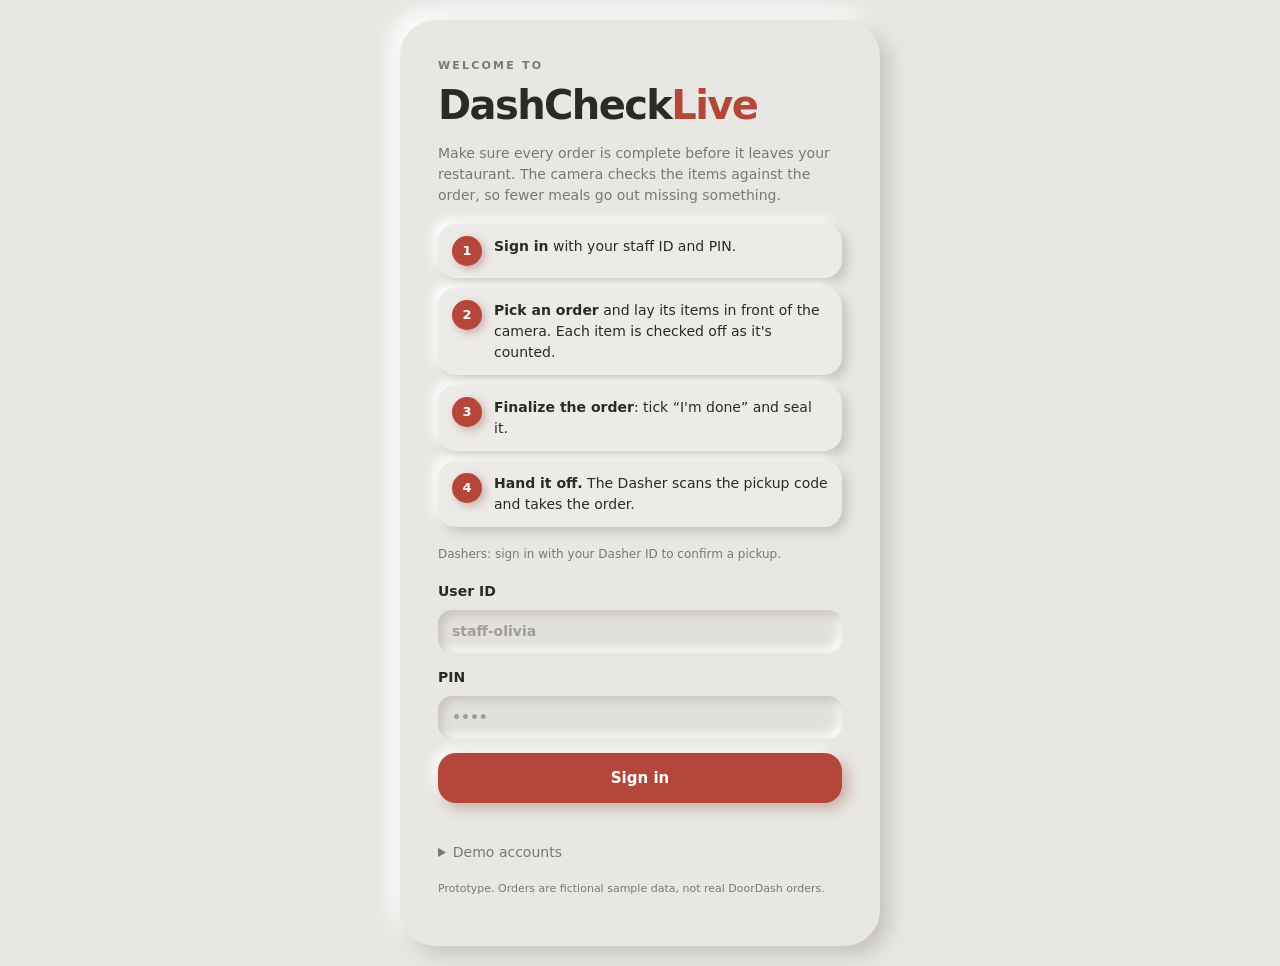
==== commit 20fc8739: "final page" ====
--- a/frontend/index.html
+++ b/frontend/index.html
@@ -61,47 +61,47 @@
       </aside>
 
       <!-- ===== Main column ===== -->
-      <main class="main">
-        <div class="topbar">
-          <div class="store-chip"><span class="dot"></span><span id="store-name"></span></div>
+      <!-- Camera is the whole middle; everything else floats on it as glass. -->
+      <main class="main cam-main">
+        <div id="stage" class="stage">
+          <video id="video" autoplay playsinline muted></video>
+          <img id="photo" class="hidden" alt="Uploaded check photo">
+          <canvas id="overlay"></canvas>
+          <div id="stage-msg" class="stage-msg">Starting camera…</div>
+        </div>
+
+        <div class="cam-top">
+          <div class="glass-pill store-chip"><span class="dot"></span><span id="store-name"></span></div>
           <!-- Model status still loads (sets the camera frame rate) but isn't shown. -->
           <div id="health" class="health hidden"></div>
           <div class="top-actions">
-            <span id="who" class="who"></span>
-            <button id="open-log" class="pill-btn">Audit log</button>
-            <button id="demo-reset" class="pill-btn">Reset demo</button>
-            <button id="logout" class="pill-btn">Sign out</button>
-          </div>
-        </div>
-
-        <!-- Live camera -->
-        <section class="sec">
-          <div class="sec-head">
-            <div><h3>Live Check</h3><p id="check-sub" class="sec-sub">Pick an order to start</p></div>
-            <div class="cam-tools">
-              <select id="camera-select" title="Camera"></select>
-              <button id="cam-toggle" class="pill-btn">Pause</button>
-              <label class="pill-btn">Upload<input id="upload" type="file" accept="image/jpeg,image/png,image/webp"></label>
-            </div>
-          </div>
-          <div id="stage" class="stage">
-            <video id="video" autoplay playsinline muted></video>
-            <img id="photo" class="hidden" alt="Uploaded check photo">
-            <div id="toasts" class="toasts" aria-live="polite"></div>
-            <div id="banner" class="banner hidden"></div>
-            <div id="stage-msg" class="stage-msg">Starting camera…</div>
-            <span id="cam-msg" class="cam-msg"></span>
-          </div>
-        </section>
-
-        <!-- Packing checklist: dish cards like "Popular Dishes" -->
-        <section class="sec">
-          <div class="sec-head">
-            <div><h3>Packing Checklist</h3><p id="checklist-sub" class="sec-sub">Items appear here once an order is open</p></div>
-            <button id="recount" class="view-more hidden" title="Start counting this order from zero">Reset counts <span>↻</span></button>
-          </div>
+            <span id="who" class="glass-pill who"></span>
+            <button id="open-log" class="glass-pill glass-btn">Audit log</button>
+            <button id="demo-reset" class="glass-pill glass-btn">Reset demo</button>
+            <button id="logout" class="glass-pill glass-btn">Sign out</button>
+          </div>
+        </div>
+
+        <div class="cam-sub">
+          <div class="glass-pill title-pill"><span class="live-dot"></span><strong>Live Check</strong><span id="check-sub">Pick an order to start</span></div>
+          <div class="cam-tools">
+            <select id="camera-select" class="glass-pill" title="Camera"></select>
+            <button id="cam-toggle" class="glass-pill glass-btn">Pause</button>
+            <label class="glass-pill glass-btn">Upload<input id="upload" type="file" accept="image/jpeg,image/png,image/webp"></label>
+            <button id="recount" class="glass-pill glass-btn hidden" title="Start counting this order from zero">Reset counts ↻</button>
+          </div>
+        </div>
+
+        <div id="toasts" class="toasts" aria-live="polite"></div>
+        <div id="banner" class="banner hidden"></div>
+        <span id="cam-msg" class="cam-msg"></span>
+
+        <!-- Checklist cards no longer float over the camera; item status shows in the cart.
+             These stay (hidden) because the checklist logic still renders into them. -->
+        <div class="dock hidden">
+          <span id="checklist-sub"></span>
           <div id="checklist" class="checklist"></div>
-        </section>
+        </div>
       </main>
 
       <!-- ===== Right panel: address + cart ===== -->
@@ -169,19 +169,7 @@
 
   <!-- ============ Order complete page ============ -->
   <section id="view-done" class="view done-view hidden">
-    <header class="station-bar">
-      <button id="qr-close-x" class="btn ghost small">← Back to station</button>
-      <div class="brand">DashCheck<span>Live</span></div>
-      <div id="done-store" class="store"></div>
-    </header>
       <div class="done-card">
-        <div class="done-head">
-          <div>
-            <h2>Order <span id="done-id"></span> sealed <span class="ok-dot">✓</span></h2>
-            <p id="qr-sub" class="muted"></p>
-          </div>
-        </div>
-
         <div class="done-grid">
           <!-- 1. Where it goes + what to do -->
           <section class="done-col">
@@ -223,10 +211,31 @@
             <div class="label">Up next</div>
             <ul id="next-orders" class="next-orders"></ul>
             <button id="qr-close" class="btn primary wide">Start next order →</button>
+            <button id="qr-close-x" class="btn ghost wide">← Back to station</button>
           </section>
         </div>
       </div>
   </section>
+
+  <!-- After sealing: pick the next order -->
+  <div id="next-pop" class="seal-pop hidden" role="dialog" aria-modal="true" aria-labelledby="next-pop-title">
+    <div class="seal-pop-card next-pop-card">
+      <p class="label">Up next</p>
+      <h2 id="next-pop-title">Pick the next order</h2>
+      <p id="next-pop-sub" class="muted"></p>
+      <ul id="next-pop-list" class="next-orders"></ul>
+      <button id="next-pop-close" class="btn ghost wide">Back to station</button>
+    </div>
+  </div>
+
+  <!-- "Order #50 sealed" pop-up shown right after sealing -->
+  <div id="seal-pop" class="seal-pop hidden" role="status" aria-live="assertive">
+    <div class="seal-pop-card">
+      <div class="seal-check"><svg viewBox="0 0 52 52"><circle cx="26" cy="26" r="24"/><path d="M15 27l7 7 15-16"/></svg></div>
+      <h2 id="seal-pop-title">Order sealed</h2>
+      <p id="seal-pop-sub" class="muted"></p>
+    </div>
+  </div>
 
   <!-- ============ Dasher pickup ============ -->
   <section id="view-dasher" class="view dasher-view hidden">
--- a/frontend/styles.css
+++ b/frontend/styles.css
@@ -1,214 +1,230 @@
-/* DashCheckLive: dark dashboard frame on a deep red backdrop, DoorDash red accents
-   (modeled on the "Simplified Restaurant Dashboard" reference). */
+/* DashCheckLive: soft neumorphic theme (warm light gray, terracotta red).
+   Raised surfaces = light highlight top-left + soft shadow bottom-right;
+   inputs and the camera screen are pressed in (inset). */
 :root {
-  --page-1: #5a1d16;
-  --page-2: #1c0c0a;
-  --frame: #1d1d1f;
-  --side: #252527;
-  --side-tab: #39393c;
-  --panel: #2a2a2d;
-  --panel-2: #333336;
-  --panel-3: #47474b;
-  --line: #3f3f43;
-  --ink: #ffffff;
-  --muted: #a5a5ab;
-  --accent: #ff3008;
-  --accent-dark: #d62600;
-  --ok: #2fbf71;
-  --warn: #f0a12b;
-  --bad: #ff4b3a;
+  --bg: #e8e7e4;
+  --surface: #ecebe8;
+  --surface-2: #e2e0dc;
+  --hi: #ffffff;
+  --lo: #c6c3be;
+  --ink: #2a2a28;
+  --muted: #7b7873;
+  --line: #d6d3ce;
+  --accent: #b4473a;
+  --accent-dark: #933629;
+  --ok: #4f8a52;
+  --ok-bg: #dcead8;
+  --warn: #9a741c;
+  --warn-bg: #f0e4c3;
+  --bad: #b4473a;
+  --card-warm: #ebdcd4;
+  --raise: 9px 9px 20px var(--lo), -9px -9px 20px var(--hi);
+  --raise-sm: 5px 5px 12px var(--lo), -5px -5px 12px var(--hi);
+  --inset: inset 4px 4px 10px var(--lo), inset -4px -4px 10px var(--hi);
+  --display: "SF Pro Display", "Segoe UI Variable Display", "Inter", "Segoe UI", system-ui, sans-serif;
+  --text: "SF Pro Text", "Segoe UI Variable Text", "Inter", "Segoe UI", system-ui, sans-serif;
 }
 
 * { box-sizing: border-box; }
 html, body { height: 100%; }
-body {
-  margin: 0; color: var(--ink);
-  font: 14px/1.45 "Poppins", "Segoe UI", system-ui, -apple-system, sans-serif;
-  background:
-    radial-gradient(1200px 700px at 85% 110%, rgba(255, 48, 8, .28), transparent 60%),
-    radial-gradient(900px 600px at 0% 0%, rgba(255, 90, 60, .18), transparent 60%),
-    linear-gradient(135deg, var(--page-1), var(--page-2));
-  background-attachment: fixed;
-}
+body { margin: 0; color: var(--ink); background: var(--bg); font: 14px/1.5 var(--text); -webkit-font-smoothing: antialiased; }
 .hidden { display: none !important; }
 .muted { color: var(--muted); }
 .small { font-size: 12px; }
 .error { color: var(--bad); min-height: 1.2em; margin: 6px 0 0; }
-.label { font-size: 11px; font-weight: 700; letter-spacing: .06em; text-transform: uppercase; color: var(--muted); margin-bottom: 6px; }
-h2, h3 { margin: 0; }
-
-.brand { font-weight: 800; font-size: 18px; white-space: nowrap; }
+.label { font-size: 11px; font-weight: 700; letter-spacing: .18em; text-transform: uppercase; color: var(--muted); margin-bottom: 6px; }
+h2, h3 { margin: 0; font-family: var(--display); letter-spacing: -.03em; }
+
+.brand { font-family: var(--display); font-weight: 700; font-size: 20px; letter-spacing: -.04em; white-space: nowrap; color: var(--ink); }
 .brand span { color: var(--accent); }
-.brand.big { font-size: 36px; }
-.brand small { font-size: 12px; color: var(--muted); font-weight: 600; margin-left: 6px; }
-
+.brand.big { font-size: 40px; }
+.brand small { font-family: var(--text); font-size: 12px; letter-spacing: 0; color: var(--muted); font-weight: 600; margin-left: 6px; }
+
+/* raised buttons; pressed on click */
 .btn {
-  font: inherit; font-weight: 600; border: 1px solid transparent; border-radius: 12px;
-  padding: 10px 16px; cursor: pointer; background: var(--panel-2); color: var(--ink);
-}
-.btn.primary { background: var(--accent); color: #fff; }
-.btn.primary:not(:disabled):hover { background: var(--accent-dark); }
-.btn.ghost { background: transparent; border-color: var(--line); }
-.btn.small { padding: 6px 12px; font-size: 13px; }
+  font: inherit; font-weight: 650; border: 0; border-radius: 16px; padding: 11px 18px; cursor: pointer;
+  background: var(--surface); color: var(--ink); box-shadow: var(--raise-sm); transition: box-shadow .15s, transform .15s;
+}
+.btn:hover { transform: translateY(-1px); }
+.btn:active { box-shadow: var(--inset); transform: none; }
+.btn.primary { background: var(--accent); color: #fff; box-shadow: 5px 5px 14px rgba(147, 54, 41, .35), -5px -5px 12px var(--hi); }
+.btn.primary:hover { background: var(--accent-dark); }
+.btn.ghost { background: var(--surface); }
+.btn.small { padding: 7px 14px; font-size: 13px; border-radius: 14px; }
 .btn.wide { width: 100%; }
-.btn:disabled { background: #3a3a3d; color: #77777c; cursor: not-allowed; }
-label.btn input[type=file], label.pill-btn input[type=file] { display: none; }
+.btn:disabled { background: var(--surface-2); color: #a6a29c; box-shadow: var(--inset); cursor: not-allowed; transform: none; }
+label.btn input[type=file] { display: none; }
 input, select, textarea {
-  font: inherit; color: var(--ink); background: var(--panel-2); border: 1px solid var(--line);
-  border-radius: 12px; padding: 10px 12px; width: 100%;
-}
-input::placeholder, textarea::placeholder { color: #85858b; }
-.pill { font-size: 12px; padding: 3px 10px; border-radius: 999px; background: var(--panel-2); white-space: nowrap; }
-.pill.ok { background: rgba(47, 191, 113, .18); color: var(--ok); }
-.pill.warn { background: rgba(240, 161, 43, .18); color: var(--warn); }
-.pill.bad { background: rgba(255, 75, 58, .18); color: var(--bad); }
+  font: inherit; color: var(--ink); background: var(--surface-2); border: 0; border-radius: 14px;
+  padding: 11px 14px; width: 100%; box-shadow: var(--inset); outline: none;
+}
+input:focus, select:focus, textarea:focus { box-shadow: var(--inset), 0 0 0 2px rgba(180, 71, 58, .35); }
+input::placeholder, textarea::placeholder { color: #a19d97; }
+.pill { font-size: 12px; padding: 4px 11px; border-radius: 999px; background: var(--surface-2); white-space: nowrap; box-shadow: var(--inset); }
+.pill.ok { background: var(--ok-bg); color: var(--ok); }
+.pill.warn { background: var(--warn-bg); color: var(--warn); }
+.pill.bad { background: #f3d9d3; color: var(--bad); }
 
 /* ================= login ================= */
-.login-view { min-height: 100vh; display: grid; place-items: center; padding: 16px; }
-.login-card { width: 100%; max-width: 470px; background: var(--frame); border-radius: 32px; padding: 34px;
-  box-shadow: 0 30px 80px rgba(0, 0, 0, .55); }
-.login-sub { color: var(--muted); margin: 6px 0 16px; }
-.welcome { margin: 0; color: var(--muted); font-weight: 600; }
-.steps { margin: 0 0 16px; padding: 0; list-style: none; counter-reset: s; display: grid; gap: 8px; }
-.steps li { counter-increment: s; display: grid; grid-template-columns: 28px 1fr; gap: 10px; align-items: start;
-  background: var(--panel); border-radius: 14px; padding: 10px 12px; }
-.steps li::before { content: counter(s); width: 28px; height: 28px; border-radius: 50%; background: var(--accent);
-  color: #fff; font-weight: 800; display: grid; place-items: center; font-size: 13px; }
+.login-view { min-height: 100vh; display: grid; place-items: center; padding: 20px; }
+.login-card { width: 100%; max-width: 480px; background: var(--bg); border-radius: 36px; padding: 38px; box-shadow: var(--raise); }
+.welcome { margin: 0; font-size: 11px; font-weight: 700; letter-spacing: .2em; text-transform: uppercase; color: var(--muted); }
+.login-sub { color: var(--muted); margin: 8px 0 18px; }
+.steps { margin: 0 0 18px; padding: 0; list-style: none; counter-reset: s; display: grid; gap: 10px; }
+.steps li { counter-increment: s; display: grid; grid-template-columns: 30px 1fr; gap: 12px; align-items: start;
+  background: var(--surface); border-radius: 18px; padding: 12px 14px; box-shadow: var(--raise-sm); }
+.steps li::before { content: counter(s); width: 30px; height: 30px; border-radius: 50%; background: var(--accent); color: #fff;
+  font-weight: 800; display: grid; place-items: center; font-size: 13px; box-shadow: 3px 3px 8px rgba(147, 54, 41, .35); }
 #login-form { display: grid; gap: 14px; margin-top: 6px; }
-#login-form label { display: grid; gap: 6px; font-weight: 600; }
-#login-form .btn { border-radius: 14px; padding: 13px; font-size: 15px; }
-.demo-accounts { margin-top: 14px; color: var(--muted); }
+#login-form label { display: grid; gap: 8px; font-weight: 650; }
+#login-form .btn { padding: 14px; font-size: 15px; border-radius: 18px; }
+.demo-accounts { margin-top: 16px; color: var(--muted); }
 .demo-accounts summary { cursor: pointer; }
 .demo-accounts table { width: 100%; border-collapse: collapse; margin-top: 8px; font-size: 13px; }
-.demo-accounts td, .demo-accounts th { text-align: left; padding: 5px 6px; border-bottom: 1px solid var(--line); }
+.demo-accounts td, .demo-accounts th { text-align: left; padding: 6px; border-bottom: 1px solid var(--line); }
 .fineprint { font-size: 11px; color: var(--muted); margin-top: 18px; }
 
-/* ================= station frame ================= */
-.station { position: fixed; inset: 0; padding: 26px; }
-.app-frame {
-  height: 100%; display: grid; grid-template-columns: 310px 1fr 370px; gap: 0;
-  background: var(--frame); border-radius: 36px; overflow: hidden; box-shadow: 0 30px 90px rgba(0, 0, 0, .6);
-}
+/* ================= station ================= */
+.station { position: fixed; inset: 0; padding: 22px; }
+.app-frame { height: 100%; display: grid; grid-template-columns: 310px 1fr 370px; gap: 22px; }
 
 /* ---- left: orders list ---- */
-.orders-panel { background: var(--side); display: flex; flex-direction: column; gap: 14px; padding: 24px 16px 18px; min-height: 0; }
-.orders-panel .brand { font-size: 22px; padding: 0 6px 6px; }
-.orders-panel .sec-head { padding: 0 6px; }
-.order-list { list-style: none; margin: 0; padding: 0 2px 4px; display: grid; gap: 8px; overflow-y: auto; align-content: start; min-height: 0; }
+.orders-panel { background: var(--bg); border-radius: 32px; box-shadow: var(--raise); display: flex; flex-direction: column;
+  gap: 16px; padding: 24px 18px 18px; min-height: 0; }
+.orders-panel .brand { font-size: 24px; padding: 0 6px 4px; }
+.sec-head { display: flex; justify-content: space-between; align-items: flex-end; gap: 12px; padding: 0 6px; }
+.sec-head h3 { font-size: 20px; font-weight: 650; }
+.sec-sub { margin: 2px 0 0; font-size: 11px; font-weight: 700; letter-spacing: .14em; text-transform: uppercase; color: var(--muted); }
+.search { position: relative; }
+.search input { border-radius: 999px; padding: 11px 48px 11px 18px; font-size: 13px; }
+.search-btn { position: absolute; right: 6px; top: 50%; transform: translateY(-50%); width: 34px; height: 34px; border-radius: 50%;
+  background: var(--surface); box-shadow: var(--raise-sm); display: grid; place-items: center; font-size: 17px; color: var(--muted); }
+.order-list { list-style: none; margin: 0; padding: 6px 8px 10px; display: grid; gap: 14px; overflow-y: auto; align-content: start; min-height: 0; }
 .order-list::-webkit-scrollbar { width: 6px; }
-.order-list::-webkit-scrollbar-thumb { background: #3a3a3e; border-radius: 8px; }
-.order-item { display: grid; grid-template-columns: 46px 1fr auto; gap: 12px; align-items: center; padding: 10px 12px;
-  border-radius: 18px; background: var(--panel); cursor: pointer; border: 2px solid transparent; transition: transform .12s, background .12s; }
-.order-item:hover { background: var(--panel-2); transform: translateX(2px); }
-.order-item.active { border-color: var(--accent); background: rgba(255, 48, 8, .1); }
-.order-item .avatar { width: 46px; height: 46px; }
-.order-item .avatar svg { width: 38px; height: 38px; }
+.order-list::-webkit-scrollbar-thumb { background: var(--lo); border-radius: 8px; }
+.order-item { display: grid; grid-template-columns: 48px 1fr auto; gap: 12px; align-items: center; padding: 12px 14px;
+  border-radius: 22px; background: var(--surface); cursor: pointer; box-shadow: var(--raise-sm); transition: transform .15s, box-shadow .15s; }
+.order-item:hover { transform: translateY(-2px); }
+.order-item.active { background: #eef0e7; box-shadow: var(--raise), inset 0 0 0 2px rgba(180, 71, 58, .45); }
+.avatar { width: 48px; height: 48px; border-radius: 50%; background: var(--surface-2); box-shadow: var(--inset);
+  display: grid; place-items: center; flex: none; font-size: 20px; }
+.avatar svg { width: 38px; height: 38px; }
 .oi-main { min-width: 0; }
 .oi-top { display: flex; gap: 6px; align-items: baseline; }
-.oi-top strong { font-size: 14px; white-space: nowrap; overflow: hidden; text-overflow: ellipsis; }
-.oi-id { font-size: 11px; color: var(--muted); }
-.oi-city { font-size: 11.5px; color: var(--muted); white-space: nowrap; overflow: hidden; text-overflow: ellipsis; }
-.top-actions { margin-left: auto; display: flex; gap: 8px; align-items: center; }
-.who { color: var(--muted); font-size: 12px; margin-right: 4px; }
-
-/* ---- main column ---- */
-.main { overflow-y: auto; padding: 24px 26px 30px; display: flex; flex-direction: column; gap: 24px; min-width: 0; }
-.main::-webkit-scrollbar, .cart-panel::-webkit-scrollbar { width: 8px; }
-.main::-webkit-scrollbar-thumb, .cart-panel::-webkit-scrollbar-thumb { background: #3a3a3e; border-radius: 8px; }
-.topbar { display: flex; gap: 14px; align-items: center; }
-.search { position: relative; }
-.search input { border-radius: 999px; padding: 11px 50px 11px 20px; background: var(--frame); border: 1px solid #4a4a4f; font-size: 13px; }
-.search-btn { position: absolute; right: 6px; top: 50%; transform: translateY(-50%); width: 34px; height: 34px; border-radius: 50%;
-  background: var(--panel-3); display: grid; place-items: center; font-size: 18px; color: #ddd; }
-.store-chip { display: flex; align-items: center; gap: 8px; padding: 8px 14px; border-radius: 999px; background: var(--panel); font-weight: 600; font-size: 13px; }
-.store-chip .dot { width: 8px; height: 8px; border-radius: 50%; background: var(--ok); box-shadow: 0 0 0 4px rgba(47, 191, 113, .2); }
-
-.sec { display: flex; flex-direction: column; gap: 14px; }
-.sec-head { display: flex; justify-content: space-between; align-items: flex-end; gap: 12px; }
-.sec-head h3 { font-size: 18px; font-weight: 700; }
-.sec-sub { margin: 2px 0 0; font-size: 12px; color: var(--accent); font-weight: 500; }
-.view-more { display: flex; align-items: center; gap: 8px; background: none; border: 0; color: #fff; font: inherit; font-size: 13px; cursor: pointer; }
-.view-more span { width: 26px; height: 26px; border-radius: 8px; background: var(--panel-3); display: grid; place-items: center; }
-.view-more:hover span { background: var(--accent); }
-
-/* ---- Up Next chips ("Categories") ---- */
-.chips { display: flex; gap: 18px; overflow-x: auto; padding: 2px 2px 6px; }
-.chip { display: grid; justify-items: center; gap: 6px; background: none; border: 0; color: var(--muted); font: inherit; font-size: 12px; cursor: pointer; flex: none; }
-.chip-circle { width: 62px; height: 62px; border-radius: 50%; background: radial-gradient(circle at 35% 30%, #5b5b60, #3a3a3e);
-  display: grid; place-items: center; font-size: 28px; transition: transform .15s, box-shadow .15s; }
-.chip-circle svg { width: 46px; height: 46px; }
-.chip:hover .chip-circle { transform: translateY(-3px); }
-.chip.active .chip-circle { box-shadow: 0 0 0 3px var(--accent); }
-.chip.active { color: #fff; font-weight: 700; }
-
-/* ---- Live camera card ---- */
-.cam-tools { display: flex; gap: 8px; align-items: center; }
-.cam-tools select { width: auto; max-width: 200px; padding: 6px 10px; border-radius: 999px; font-size: 12px; background: var(--panel); }
-.pill-btn { border: 0; border-radius: 999px; padding: 7px 14px; background: var(--panel-3); color: #fff; font: inherit; font-size: 12px; font-weight: 600; cursor: pointer; }
-.pill-btn:hover { background: var(--accent); }
-.stage { position: relative; height: 46vh; min-height: 300px; border-radius: 24px; overflow: hidden; background: #0b0b0c;
-  box-shadow: inset 0 0 0 1px #333; }
+.oi-top strong { font-family: var(--display); font-size: 16px; font-weight: 600; letter-spacing: -.02em; white-space: nowrap; overflow: hidden; text-overflow: ellipsis; }
+.oi-id { font-size: 12px; color: var(--muted); font-weight: 600; }
+.oi-city { font-size: 12px; color: var(--muted); white-space: nowrap; overflow: hidden; text-overflow: ellipsis; }
+.status-pill { display: inline-block; padding: 4px 11px; border-radius: 999px; font-size: 11.5px; font-weight: 700; box-shadow: var(--inset); }
+.status-pill.new { background: var(--surface-2); color: var(--muted); }
+.status-pill.prepared { background: var(--warn-bg); color: var(--warn); }
+.status-pill.sealed { background: #f3d9d3; color: var(--accent); }
+.status-pill.picked_up { background: var(--ok-bg); color: var(--ok); }
+.empty-note { margin: 0; padding: 16px; border-radius: 20px; background: var(--surface-2); box-shadow: var(--inset); color: var(--muted); }
+
+/* ---- middle: camera fills the column; controls + checklist float on it ---- */
+.cam-main { position: relative; overflow: hidden; background: var(--bg); border-radius: 32px; box-shadow: var(--raise); min-width: 0; }
+.stage { position: absolute; inset: 14px; border-radius: 26px; overflow: hidden; background: #353a36;
+  box-shadow: inset 6px 6px 16px rgba(0, 0, 0, .45), inset -3px -3px 10px rgba(255, 255, 255, .06); }
 .stage video, .stage img { position: absolute; inset: 0; width: 100%; height: 100%; object-fit: cover; }
 .stage img { object-fit: contain; }
-.stage-msg { position: absolute; left: 50%; top: 50%; transform: translate(-50%, -50%); color: #ddd; z-index: 2;
-  background: rgba(0, 0, 0, .6); padding: 10px 18px; border-radius: 14px; text-align: center; max-width: 80%; }
+.stage canvas { position: absolute; inset: 0; width: 100%; height: 100%; pointer-events: none; z-index: 1; }
+.stage-msg { position: absolute; left: 50%; top: 50%; transform: translate(-50%, -50%); z-index: 2; color: var(--ink);
+  background: rgba(236, 235, 232, .88); padding: 12px 20px; border-radius: 18px; text-align: center; max-width: 80%;
+  backdrop-filter: blur(10px); -webkit-backdrop-filter: blur(10px); box-shadow: 0 10px 30px rgba(0, 0, 0, .25); }
 .stage-msg:empty { display: none; }
-.cam-msg { position: absolute; left: 14px; bottom: 12px; z-index: 2; font-size: 11px; color: #ddd; background: rgba(0, 0, 0, .55);
-  padding: 4px 10px; border-radius: 999px; max-width: 60%; overflow: hidden; text-overflow: ellipsis; white-space: nowrap; }
+
+/* frosted light pills over the video */
+.glass-pill {
+  background: rgba(236, 235, 232, .82); color: var(--ink); border: 1px solid rgba(255, 255, 255, .65);
+  backdrop-filter: blur(14px) saturate(1.2); -webkit-backdrop-filter: blur(14px) saturate(1.2);
+  border-radius: 999px; padding: 8px 15px; font: inherit; font-size: 12.5px;
+  box-shadow: 0 8px 20px rgba(0, 0, 0, .22), inset 1px 1px 0 rgba(255, 255, 255, .8);
+}
+.glass-btn { cursor: pointer; font-weight: 650; transition: transform .15s, background .15s; }
+.glass-btn:hover { background: var(--accent); color: #fff; border-color: var(--accent); transform: translateY(-1px); }
+label.glass-btn input[type=file] { display: none; }
+select.glass-pill { width: auto; max-width: 210px; }
+select.glass-pill option { background: var(--surface); color: var(--ink); }
+
+.cam-top { position: absolute; top: 28px; left: 28px; right: 28px; z-index: 5; display: flex; gap: 10px; align-items: center; flex-wrap: wrap; }
+.store-chip { display: flex; align-items: center; gap: 8px; font-weight: 650; }
+.dot { width: 8px; height: 8px; border-radius: 50%; background: var(--ok); box-shadow: 0 0 0 4px rgba(79, 138, 82, .2); }
+.health { display: flex; gap: 6px; flex-wrap: wrap; }
+.top-actions { margin-left: auto; display: flex; gap: 8px; align-items: center; }
+.who { color: var(--muted); }
+.cam-sub { position: absolute; top: 78px; left: 28px; right: 28px; z-index: 5; display: flex; gap: 10px; align-items: center; flex-wrap: wrap; }
+.cam-tools { margin-left: auto; display: flex; gap: 8px; align-items: center; }
+.title-pill { display: inline-flex; align-items: center; gap: 10px; }
+.title-pill strong { font-family: var(--display); font-size: 15px; font-weight: 650; letter-spacing: -.02em; }
+.title-pill span:last-child { color: var(--accent); font-size: 12px; font-weight: 600; }
+.live-dot { width: 9px; height: 9px; border-radius: 50%; background: var(--accent); animation: live 1.6s infinite; }
+@keyframes live { 0% { box-shadow: 0 0 0 0 rgba(180, 71, 58, .7); } 70% { box-shadow: 0 0 0 10px rgba(180, 71, 58, 0); } 100% { box-shadow: 0 0 0 0 rgba(180, 71, 58, 0); } }
+
+.cam-msg { position: absolute; top: 130px; left: 28px; z-index: 2; font-size: 11px; color: var(--ink);
+  background: rgba(236, 235, 232, .8); padding: 4px 11px; border-radius: 999px; max-width: 55%;
+  overflow: hidden; text-overflow: ellipsis; white-space: nowrap; backdrop-filter: blur(8px); -webkit-backdrop-filter: blur(8px); }
 .cam-msg:empty { display: none; }
-.banner { position: absolute; left: 50%; bottom: 14px; z-index: 3; transform: translateX(-50%); padding: 10px 20px;
-  border-radius: 999px; font-weight: 800; font-size: 15px; white-space: nowrap; box-shadow: 0 6px 20px rgba(0, 0, 0, .5); }
+.banner { position: absolute; left: 50%; top: 50%; z-index: 3; transform: translateX(-50%); padding: 12px 22px; border-radius: 999px;
+  font-family: var(--display); font-weight: 700; font-size: 16px; white-space: nowrap; box-shadow: 0 12px 30px rgba(0, 0, 0, .3); }
 .banner.ok { background: var(--ok); color: #fff; }
 
 /* "Bottle detected!" toasts */
-.toasts { position: absolute; top: 16px; left: 50%; transform: translateX(-50%); z-index: 4; display: grid; gap: 10px;
+.toasts { position: absolute; top: 130px; left: 50%; transform: translateX(-50%); z-index: 6; display: grid; gap: 10px;
   justify-items: center; pointer-events: none; }
-.toast { display: flex; align-items: center; gap: 12px; background: #fff; color: #1b1b1b; padding: 7px 22px 7px 7px;
-  border-radius: 999px; font-weight: 800; font-size: 18px; white-space: nowrap; border: 3px solid var(--accent);
-  box-shadow: 0 12px 30px rgba(0, 0, 0, .45);
+.toast { display: flex; align-items: center; gap: 12px; background: var(--surface); color: var(--ink); padding: 7px 22px 7px 7px;
+  border-radius: 999px; font-family: var(--display); font-weight: 700; font-size: 18px; letter-spacing: -.02em; white-space: nowrap;
+  box-shadow: 0 14px 34px rgba(0, 0, 0, .35), inset 0 0 0 2px var(--accent);
   animation: toast-in .4s cubic-bezier(.3, 1.6, .5, 1), toast-out .45s ease-in 2.15s forwards; }
-.toast .t-icon { width: 44px; height: 44px; display: grid; place-items: center; font-size: 28px; background: #fff1ec; border-radius: 50%; }
+.toast .t-icon { width: 44px; height: 44px; display: grid; place-items: center; font-size: 28px; background: var(--card-warm);
+  border-radius: 50%; box-shadow: var(--inset); }
 .toast .t-icon svg { width: 38px; height: 38px; }
 @keyframes toast-in { from { opacity: 0; transform: translateY(-14px) scale(.85); } to { opacity: 1; transform: none; } }
 @keyframes toast-out { to { opacity: 0; transform: translateY(-10px) scale(.95); } }
 
-/* ---- Packing checklist ("Popular Dishes") ---- */
-.empty-note { margin: 0; padding: 18px; border-radius: 18px; background: var(--panel); }
-.food-grid { list-style: none; margin: 0; padding: 50px 4px 8px; display: flex; gap: 18px; overflow-x: auto; }
+/* checklist dock along the bottom of the camera */
+.dock { position: absolute; left: 14px; right: 14px; bottom: 14px; z-index: 4; padding: 0 14px 14px; border-radius: 0 0 26px 26px;
+  background: linear-gradient(to top, rgba(20, 22, 20, .5), rgba(20, 22, 20, 0)); }
+.dock-head { display: flex; gap: 10px; align-items: center; }
+.dock .empty-note { margin-top: 12px; background: rgba(236, 235, 232, .85); box-shadow: 0 8px 20px rgba(0, 0, 0, .2);
+  backdrop-filter: blur(12px); -webkit-backdrop-filter: blur(12px); }
+
+.food-grid { list-style: none; margin: 0; padding: 56px 4px 6px; display: flex; gap: 16px; overflow-x: auto; }
 .food-card {
-  position: relative; flex: none; width: 168px; display: flex; flex-direction: column; align-items: center; text-align: center;
-  padding: 62px 12px 14px; border-radius: 22px; background: var(--panel-2); border: 2px solid transparent;
-}
-.food-card .float-wrap { position: absolute; top: -48px; left: 50%; transform: translateX(-50%); }
-.food-card.ok { border-color: rgba(47, 191, 113, .7); }
-.food-card.missing, .food-card.check { border-color: rgba(255, 75, 58, .45); }
-.food-card.unexpected { border-color: var(--bad); background: rgba(255, 75, 58, .12); }
-.food-card .name { font-weight: 700; font-size: 16px; margin-top: 4px; text-transform: capitalize; }
-.food-card .count-big { font-weight: 800; font-size: 20px; margin-top: 2px; }
+  position: relative; flex: none; width: 152px; display: flex; flex-direction: column; align-items: center; text-align: center;
+  padding: 58px 12px 14px; border-radius: 26px; color: var(--ink);
+  background: rgba(235, 220, 212, .9); border: 1px solid rgba(255, 255, 255, .6);
+  backdrop-filter: blur(14px) saturate(1.2); -webkit-backdrop-filter: blur(14px) saturate(1.2);
+  box-shadow: 8px 10px 22px rgba(0, 0, 0, .28), inset 2px 2px 0 rgba(255, 255, 255, .7), inset -2px -2px 6px rgba(150, 120, 105, .18);
+}
+.food-card .float-wrap { position: absolute; top: -46px; left: 50%; transform: translateX(-50%); }
+.food-card.ok { background: rgba(220, 234, 216, .92); }
+.food-card.unexpected { background: rgba(243, 217, 211, .95); box-shadow: 8px 10px 22px rgba(0, 0, 0, .28), inset 0 0 0 2px var(--accent); }
+.food-card .name { font-family: var(--display); font-weight: 650; font-size: 16px; letter-spacing: -.02em; margin-top: 2px; text-transform: capitalize; }
+.food-card .count-big { font-family: var(--display); font-weight: 600; font-size: 30px; letter-spacing: -.04em; line-height: 1.1; color: var(--accent);
+  text-shadow: 1px 1px 0 rgba(255, 255, 255, .7); }
 .food-card.ok .count-big { color: var(--ok); }
-.food-card.missing .count-big, .food-card.unexpected .count-big { color: var(--bad); }
 .food-card.check .count-big { color: var(--warn); }
-.food-card .src, .food-card .why { font-size: 11px; color: var(--muted); }
-.food-card input { margin-top: 8px; font-size: 12px; padding: 7px 10px; background: var(--panel); }
-
-.badge {
-  position: absolute; top: 10px; right: 10px; width: 28px; height: 28px; border-radius: 50%; z-index: 2;
-  display: grid; place-items: center; font-weight: 900; font-size: 15px; color: #fff; box-shadow: 0 3px 10px rgba(0, 0, 0, .4);
-}
+.food-card .src, .food-card .why { font-size: 11.5px; color: #77706a; }
+.food-card input { margin-top: 10px; font-size: 12px; padding: 8px 11px; background: rgba(226, 216, 210, .9);
+  box-shadow: inset 3px 3px 7px rgba(160, 135, 120, .35), inset -3px -3px 7px rgba(255, 255, 255, .7); }
+
+.badge { position: absolute; top: 12px; right: 12px; width: 28px; height: 28px; border-radius: 50%; z-index: 2;
+  display: grid; place-items: center; font-weight: 800; font-size: 14px; color: #fff;
+  box-shadow: 2px 3px 6px rgba(0, 0, 0, .25), inset 1px 1px 0 rgba(255, 255, 255, .35); }
 .badge.ok { background: var(--ok); animation: pop .5s cubic-bezier(.3, 1.6, .5, 1); }
-.badge.missing, .badge.check, .badge.unexpected { background: var(--bad); }
+.badge.missing, .badge.check, .badge.unexpected { background: #9a4a3e; }
 
 .float-wrap { display: grid; justify-items: center; }
-.float-shadow { width: 60px; height: 9px; border-radius: 50%; background: rgba(0, 0, 0, .5); margin-top: 2px;
+.float-shadow { width: 58px; height: 8px; border-radius: 50%; background: rgba(60, 40, 30, .28); margin-top: 2px;
   animation: shadow 2.6s ease-in-out infinite; }
 @keyframes shadow { 0%, 100% { transform: scaleX(1); opacity: .55; } 50% { transform: scaleX(.75); opacity: .3; } }
 
 /* Cute animated food icons */
 .food-icon {
   position: relative; display: inline-grid; place-items: center; flex: none;
-  width: 100px; height: 100px; font-size: 68px; line-height: 1;
+  width: 92px; height: 92px; font-size: 64px; line-height: 1;
   font-family: "Segoe UI Emoji", "Apple Color Emoji", "Noto Color Emoji", sans-serif;
-  filter: drop-shadow(0 6px 8px rgba(0, 0, 0, .45));
+  filter: drop-shadow(0 6px 6px rgba(0, 0, 0, .25));
   animation: float 2.6s ease-in-out infinite;
 }
 .food-icon svg { width: 100%; height: 100%; display: block; }
@@ -225,90 +241,81 @@
 @keyframes pop { 0% { transform: scale(.6); } 60% { transform: scale(1.25); } 100% { transform: scale(1); } }
 @keyframes sparkle { 0% { opacity: 0; transform: scale(.4) rotate(0); } 40% { opacity: 1; } 100% { opacity: 0; transform: scale(1.3) rotate(40deg) translate(4px, -6px); } }
 
-/* ---- Order Reports table ---- */
-.table-wrap { overflow-x: auto; }
-.orders-table { width: 100%; border-collapse: separate; border-spacing: 0 6px; font-size: 12.5px; }
-.orders-table th { background: var(--panel-2); color: #ddd; font-weight: 500; padding: 10px 14px; text-align: left; }
-.orders-table th:first-child { border-radius: 10px 0 0 10px; }
-.orders-table th:last-child { border-radius: 0 10px 10px 0; }
-.orders-table td { padding: 8px 14px; color: #e6e6e6; border-bottom: 1px solid #2c2c2f; }
-.orders-table tbody tr { cursor: pointer; }
-.orders-table tbody tr:hover td { background: rgba(255, 255, 255, .03); }
-.orders-table tbody tr.active td { background: rgba(255, 48, 8, .1); }
-.cust { display: flex; align-items: center; gap: 10px; }
-.avatar { width: 32px; height: 32px; border-radius: 50%; background: #fff1ec; display: grid; place-items: center; flex: none; font-size: 16px; }
-.avatar svg { width: 26px; height: 26px; }
-.status-pill { display: inline-block; padding: 3px 12px; border-radius: 999px; font-size: 11px; font-weight: 700; color: #111; }
-.status-pill.new { background: #e6e6e6; }
-.status-pill.prepared { background: var(--warn); }
-.status-pill.sealed { background: #ff8a6b; }
-.status-pill.picked_up { background: var(--ok); }
-
-/* ---- Right: address + cart ---- */
-.cart-panel { background: var(--panel-3); margin: 18px 18px 18px 0; border-radius: 28px; padding: 18px; overflow-y: auto; }
-.right-empty { height: 100%; display: grid; place-content: center; text-align: center; color: #d6d6da; padding: 20px; }
-.big-emoji { font-size: 52px; margin-bottom: 6px; }
-#right-content { display: flex; flex-direction: column; gap: 14px; min-height: 100%; }
-.addr-card { background: #5c5c61; border-radius: 18px; padding: 16px; display: grid; gap: 8px; }
-.addr-title { font-weight: 800; letter-spacing: .08em; font-size: 14px; }
-.addr-line { display: flex; gap: 8px; font-size: 12.5px; font-weight: 600; }
-.addr-line.muted { color: #e1e1e4; font-weight: 500; }
-.pin { color: #fff; }
+/* ---- right: address + cart (receipt) ---- */
+.cart-panel { background: var(--bg); border-radius: 32px; padding: 20px; overflow-y: auto; box-shadow: var(--raise); }
+.cart-panel::-webkit-scrollbar { width: 6px; }
+.cart-panel::-webkit-scrollbar-thumb { background: var(--lo); border-radius: 8px; }
+.right-empty { height: 100%; display: grid; place-content: center; text-align: center; color: var(--muted); padding: 20px; }
+.big-emoji { font-size: 52px; margin-bottom: 6px; filter: drop-shadow(0 6px 6px rgba(0, 0, 0, .15)); }
+#right-content { display: flex; flex-direction: column; gap: 16px; min-height: 100%; }
+.addr-card { background: var(--surface-2); border-radius: 22px; padding: 16px 18px; display: grid; gap: 8px; box-shadow: var(--inset); }
+.addr-title { font-size: 11px; font-weight: 800; letter-spacing: .2em; color: var(--muted); }
+.addr-line { display: flex; gap: 8px; font-size: 13px; font-weight: 650; }
+.addr-line.muted { color: var(--muted); font-weight: 500; }
+.pin { color: var(--accent); }
 .cart-head { display: flex; justify-content: space-between; align-items: center; padding: 0 4px; }
-.cart-title { display: flex; gap: 8px; align-items: center; font-weight: 600; font-size: 15px; }
-.cart-id { font-size: 12px; color: #e1e1e4; }
-.mode-toggle { display: grid; grid-template-columns: repeat(3, 1fr); border: 1px solid #77777d; border-radius: 999px; padding: 4px; }
-.mode-toggle span { text-align: center; padding: 7px 0; border-radius: 999px; font-size: 12px; color: #d8d8dc; }
-.mode-toggle span.on { background: var(--accent); color: #fff; font-weight: 700; box-shadow: 0 4px 12px rgba(255, 48, 8, .45); }
-.allergy { background: rgba(255, 75, 58, .2); color: #ffb3a8; border: 1px solid rgba(255, 75, 58, .6); font-weight: 800; padding: 10px 12px; border-radius: 14px; font-size: 13px; }
+.cart-title { display: flex; gap: 8px; align-items: center; font-family: var(--display); font-weight: 650; font-size: 18px; letter-spacing: -.02em; }
+.cart-id { font-size: 12px; color: var(--muted); font-weight: 600; }
+.mode-toggle { display: grid; grid-template-columns: repeat(3, 1fr); border-radius: 999px; padding: 5px; background: var(--surface-2); box-shadow: var(--inset); }
+.mode-toggle span { text-align: center; padding: 7px 0; border-radius: 999px; font-size: 12px; font-weight: 600; color: var(--muted); }
+.mode-toggle span.on { background: var(--accent); color: #fff; box-shadow: 3px 3px 8px rgba(147, 54, 41, .35), -2px -2px 6px var(--hi); }
+.allergy { background: #f3d9d3; color: var(--accent-dark); font-weight: 800; padding: 11px 14px; border-radius: 18px; font-size: 13px; box-shadow: var(--inset); }
 .cart-lines { display: grid; gap: 4px; }
-.cart-line { display: grid; grid-template-columns: 48px 1fr auto; gap: 12px; align-items: center; padding: 10px 2px; border-bottom: 1px solid #5a5a5f; }
+.cart-line { display: grid; grid-template-columns: 50px 1fr auto; gap: 12px; align-items: center; padding: 10px 2px; border-bottom: 1px solid var(--line); }
 .cart-line:last-child { border-bottom: 0; }
-.cart-img { width: 48px; height: 48px; display: grid; place-items: center; font-size: 30px; filter: drop-shadow(0 4px 6px rgba(0, 0, 0, .35)); }
-.cart-img svg { width: 100%; height: 100%; }
-.cart-info strong { font-size: 13px; }
-.cart-sub { font-size: 11px; color: #d0d0d4; }
-.qty { display: flex; align-items: center; gap: 8px; font-size: 12px; margin-top: 3px; }
-.q-btn { width: 16px; height: 16px; border-radius: 50%; border: 1px solid #cfcfd4; display: grid; place-items: center; font-size: 11px; line-height: 1; color: #cfcfd4; }
-.cart-chip { min-width: 34px; height: 26px; padding: 0 10px; border-radius: 999px; background: #fff; color: #222; display: grid; place-items: center; font-weight: 800; }
+.cart-img { width: 50px; height: 50px; display: grid; place-items: center; font-size: 30px; border-radius: 16px;
+  background: var(--card-warm); box-shadow: var(--raise-sm); }
+.cart-img svg { width: 42px; height: 42px; }
+.cart-info strong { font-family: var(--display); font-size: 14px; font-weight: 650; letter-spacing: -.01em; }
+.cart-sub { font-size: 11.5px; color: var(--muted); }
+.qty { display: flex; align-items: center; gap: 8px; font-size: 12px; margin-top: 3px; font-weight: 600; }
+.q-btn { width: 18px; height: 18px; border-radius: 50%; background: var(--surface); box-shadow: 2px 2px 4px var(--lo), -2px -2px 4px var(--hi);
+  display: grid; place-items: center; font-size: 11px; line-height: 1; color: var(--muted); }
+.cart-chip { font-size: 12px; white-space: nowrap; min-width: 36px; height: 28px; padding: 0 10px; border-radius: 999px; background: var(--surface); color: var(--muted);
+  display: grid; place-items: center; font-weight: 800; box-shadow: var(--raise-sm); }
 .cart-chip.ok { background: var(--ok); color: #fff; }
-.cart-chip.no { background: var(--bad); color: #fff; }
+.cart-chip.no { background: #9a4a3e; color: #fff; }
 
 /* ticket notch divider */
-.ticket-cut { position: relative; height: 0; border-top: 2px dashed #7a7a80; margin: 6px -18px; }
-.ticket-cut::before, .ticket-cut::after { content: ""; position: absolute; top: -13px; width: 24px; height: 24px; border-radius: 50%; background: var(--frame); }
+.ticket-cut { position: relative; height: 0; border-top: 2px dashed var(--line); margin: 6px -20px; }
+.ticket-cut::before, .ticket-cut::after { content: ""; position: absolute; top: -13px; width: 24px; height: 24px; border-radius: 50%;
+  background: var(--bg); box-shadow: var(--inset); }
 .ticket-cut::before { left: -12px; }
 .ticket-cut::after { right: -12px; }
 
 .note-row { display: flex; justify-content: space-between; align-items: center; gap: 10px; font-size: 12.5px; }
-.note-label { color: #e1e1e4; white-space: nowrap; }
-.note-code { background: var(--frame); color: #fff; padding: 6px 12px; border-radius: 10px; font-size: 11.5px; font-weight: 600; text-align: right; max-width: 70%; word-break: break-word; }
-.prep { background: rgba(240, 161, 43, .14); border: 1px solid rgba(240, 161, 43, .5); border-radius: 14px; padding: 10px 12px; font-size: 12.5px; }
+.note-label { color: var(--muted); white-space: nowrap; font-weight: 600; }
+.note-code { background: var(--surface-2); color: var(--ink); padding: 7px 12px; border-radius: 12px; font-size: 11.5px; font-weight: 600;
+  text-align: right; max-width: 70%; word-break: break-word; box-shadow: var(--inset); }
+.prep { background: var(--warn-bg); color: #5f4a14; border-radius: 18px; padding: 11px 14px; font-size: 12.5px; box-shadow: var(--inset); }
 .prep .label { color: var(--warn); }
 .totals { display: grid; gap: 8px; font-size: 13px; padding: 4px 2px; }
 .totals div { display: flex; justify-content: space-between; }
-.totals .grand { font-size: 17px; font-weight: 800; padding-top: 4px; }
-.seal { display: grid; gap: 10px; margin-top: auto; }
-.check { display: flex; gap: 8px; align-items: flex-start; font-size: 12.5px; color: #ececef; }
-.check input { width: auto; margin-top: 3px; accent-color: var(--accent); }
-.confirm-btn { width: 100%; border: 0; border-radius: 18px; padding: 15px; font: inherit; font-size: 15px; font-weight: 700;
-  background: var(--accent); color: #fff; cursor: pointer; box-shadow: 0 10px 24px rgba(255, 48, 8, .4); }
-.confirm-btn:hover:not(:disabled) { background: var(--accent-dark); }
-.confirm-btn:disabled { background: var(--frame); color: #8a8a90; box-shadow: none; cursor: not-allowed; }
-.done { background: rgba(47, 191, 113, .15); border: 1px solid rgba(47, 191, 113, .5); border-radius: 14px; padding: 12px; }
+.totals .grand { font-family: var(--display); font-size: 20px; font-weight: 700; letter-spacing: -.03em; padding-top: 4px; }
+.seal { display: grid; gap: 12px; margin-top: auto; }
+.check { display: flex; gap: 8px; align-items: flex-start; font-size: 12.5px; }
+.check input { width: auto; margin-top: 3px; box-shadow: none; accent-color: var(--accent); }
+.confirm-btn { width: 100%; border: 0; border-radius: 22px; padding: 16px; font-family: var(--display); font-size: 16px; font-weight: 650;
+  letter-spacing: -.01em; background: var(--accent); color: #fff; cursor: pointer;
+  box-shadow: 6px 8px 18px rgba(147, 54, 41, .4), -6px -6px 14px var(--hi), inset 1px 1px 0 rgba(255, 255, 255, .25); transition: transform .15s; }
+.confirm-btn:hover:not(:disabled) { background: var(--accent-dark); transform: translateY(-1px); }
+.confirm-btn:active:not(:disabled) { transform: none; box-shadow: inset 4px 4px 10px rgba(0, 0, 0, .25); }
+.confirm-btn:disabled { background: var(--surface-2); color: #a6a29c; box-shadow: var(--inset); cursor: not-allowed; }
+.done { background: var(--ok-bg); color: #2f5a32; border-radius: 18px; padding: 14px; box-shadow: var(--inset); }
 
 /* ================= audit drawer ================= */
-.drawer { position: fixed; left: 26px; right: 26px; bottom: 26px; height: 42vh; background: var(--frame); border-radius: 26px;
-  display: flex; flex-direction: column; z-index: 20; box-shadow: 0 -10px 40px rgba(0, 0, 0, .6); border: 1px solid var(--line); }
-.drawer-head { display: flex; gap: 12px; align-items: center; padding: 14px 18px; border-bottom: 1px solid var(--line); }
+.drawer { position: fixed; left: 22px; right: 22px; bottom: 22px; height: 42vh; background: var(--bg); border-radius: 30px;
+  display: flex; flex-direction: column; z-index: 20; box-shadow: var(--raise), 0 -10px 40px rgba(0, 0, 0, .12); }
+.drawer-head { display: flex; gap: 12px; align-items: center; padding: 16px 20px; border-bottom: 1px solid var(--line); }
+.drawer-head strong { font-family: var(--display); font-size: 17px; letter-spacing: -.02em; }
 .drawer-head button { margin-left: auto; }
-.drawer ol { list-style: none; margin: 0; padding: 8px 18px; overflow: auto; font: 12px/1.5 ui-monospace, Consolas, monospace; }
-.drawer li { padding: 5px 0; border-bottom: 1px dashed var(--line); word-break: break-word; color: #ddd; }
+.drawer ol { list-style: none; margin: 0; padding: 8px 20px; overflow: auto; font: 12px/1.55 ui-monospace, Consolas, monospace; }
+.drawer li { padding: 6px 0; border-bottom: 1px dashed var(--line); word-break: break-word; }
 .drawer .hash { color: var(--muted); }
 
 /* ================= paper receipt (completion page) ================= */
-.receipt { background: #fbfaf6; color: #1b1b1b; border-radius: 10px; padding: 14px 14px 18px;
-  font: 12.5px/1.45 ui-monospace, Consolas, monospace; box-shadow: 0 10px 30px rgba(0, 0, 0, .45); }
+.receipt { background: #fbfaf6; color: #1b1b1b; border-radius: 14px; padding: 14px 14px 18px;
+  font: 12.5px/1.45 ui-monospace, Consolas, monospace; box-shadow: var(--raise); }
 .receipt hr { border: 0; border-top: 1px dashed #999; margin: 8px 0; }
 .receipt .r-line { display: flex; justify-content: space-between; gap: 8px; }
 .receipt .r-mod { padding-left: 18px; color: #555; }
@@ -316,35 +323,32 @@
 .receipt .r-muted { color: #666; }
 
 /* ================= Dasher scan ================= */
-.sim { text-align: left; background: var(--panel-2); border-radius: 16px; padding: 12px; }
-.sim-row { display: grid; grid-template-columns: 1fr 80px auto; gap: 6px; }
-.sim-result { margin-top: 8px; padding: 8px 10px; border-radius: 10px; min-height: 1em; }
+.sim { text-align: left; background: var(--surface-2); border-radius: 20px; padding: 14px; box-shadow: var(--inset); }
+.sim-row { display: grid; grid-template-columns: 1fr 80px auto; gap: 8px; }
+.sim-row input, .sim-row select { background: var(--surface); }
+.sim-result { margin-top: 10px; padding: 9px 12px; border-radius: 14px; min-height: 1em; font-weight: 600; }
 .sim-result:empty { display: none; }
-.sim-result.ok { background: rgba(47, 191, 113, .18); color: var(--ok); }
-.sim-result.bad { background: rgba(255, 75, 58, .18); color: var(--bad); }
+.sim-result.ok { background: var(--ok-bg); color: var(--ok); }
+.sim-result.bad { background: #f3d9d3; color: var(--bad); }
 
 /* ================= order complete page ================= */
-.done-view { min-height: 100vh; padding: 26px; }
-.done-view .station-bar { max-width: 1280px; margin: 0 auto; display: flex; align-items: center; gap: 16px; padding: 14px 22px;
-  background: var(--frame); border-radius: 26px 26px 0 0; }
-.store { color: var(--muted); }
-.done-card { max-width: 1280px; margin: 0 auto; padding: 24px 22px 34px; background: var(--frame); border-radius: 0 0 26px 26px;
-  box-shadow: 0 30px 90px rgba(0, 0, 0, .55); }
-.done-head { display: flex; justify-content: space-between; align-items: flex-start; gap: 12px; margin-bottom: 16px; }
-.done-head h2 { font-size: 24px; }
-.ok-dot { display: inline-grid; place-items: center; width: 30px; height: 30px; border-radius: 50%; background: var(--ok); color: #fff; font-size: 18px; vertical-align: middle; }
-.done-grid { display: grid; grid-template-columns: 1fr 1.15fr 1fr; gap: 20px; align-items: start; }
-.done-col { display: flex; flex-direction: column; gap: 10px; min-width: 0; }
+.done-view { min-height: 100vh; padding: 26px; display: grid; place-items: center; }
+.done-card { width: 100%; max-width: 1280px; padding: 30px 28px 32px; background: var(--bg); border-radius: 36px; box-shadow: var(--raise); }
+.done-grid { display: grid; grid-template-columns: 1fr 1.15fr 1fr; gap: 26px; align-items: start; }
+.done-col { display: flex; flex-direction: column; gap: 12px; min-width: 0; }
 .done-col .label { margin: 4px 0 0; }
-.address { font-size: 16px; font-weight: 700; line-height: 1.35; background: #5c5c61; border-radius: 16px; padding: 14px 16px; }
-.next-steps { list-style: none; margin: 0; padding: 0; display: grid; gap: 6px; }
-.next-steps li { display: flex; gap: 10px; align-items: flex-start; padding: 10px 12px; border-radius: 14px; background: var(--panel-2); cursor: pointer; border: 1px solid transparent; }
-.next-steps li:hover { border-color: var(--line); }
-.next-steps .tick { flex: none; width: 26px; height: 26px; border-radius: 50%; display: grid; place-items: center; font-weight: 800; font-size: 13px; background: var(--accent); color: #fff; }
+.address { font-family: var(--display); font-size: 18px; font-weight: 650; letter-spacing: -.02em; line-height: 1.35;
+  background: var(--surface-2); border-radius: 20px; padding: 16px 18px; box-shadow: var(--inset); }
+.next-steps { list-style: none; margin: 0; padding: 0; display: grid; gap: 10px; }
+.next-steps li { display: flex; gap: 12px; align-items: flex-start; padding: 12px 14px; border-radius: 18px; background: var(--surface);
+  cursor: pointer; box-shadow: var(--raise-sm); transition: box-shadow .15s; }
+.next-steps li:active { box-shadow: var(--inset); }
+.next-steps .tick { flex: none; width: 28px; height: 28px; border-radius: 50%; display: grid; place-items: center; font-weight: 800; font-size: 13px;
+  background: var(--accent); color: #fff; box-shadow: 2px 2px 6px rgba(147, 54, 41, .35); }
 .next-steps li.done .tick { background: var(--ok); }
-.next-steps li.done strong { text-decoration: line-through; opacity: .7; }
-.qr-wrap { display: flex; gap: 12px; align-items: center; background: var(--panel-2); border-radius: 16px; padding: 10px; }
-.done-card .qr-wrap img { width: 120px; height: 120px; flex: none; background: #fff; border-radius: 10px; image-rendering: pixelated; }
+.next-steps li.done strong { text-decoration: line-through; opacity: .6; }
+.qr-wrap { display: flex; gap: 14px; align-items: center; background: var(--surface-2); border-radius: 20px; padding: 12px; box-shadow: var(--inset); }
+.done-card .qr-wrap img { width: 120px; height: 120px; flex: none; background: #fff; border-radius: 12px; image-rendering: pixelated; box-shadow: var(--raise-sm); }
 .done-receipt { padding: 18px 16px 20px; position: relative; }
 .done-receipt::after { content: ""; position: absolute; left: 0; right: 0; bottom: -8px; height: 8px;
   background: radial-gradient(circle at 6px 0, transparent 6px, #fbfaf6 6.5px) 0 0 / 12px 8px repeat-x; }
@@ -363,39 +367,61 @@
 .v-over { background: #fff1de; color: #9a5200; }
 .dr-addr { text-align: right; max-width: 60%; }
 .dr-hash { font-size: 10.5px; word-break: break-all; margin-top: 4px; }
-.next-orders { list-style: none; margin: 0; padding: 0; display: grid; gap: 8px; max-height: 60vh; overflow-y: auto; }
-.next-card { display: grid; grid-template-columns: auto 1fr auto; gap: 10px; align-items: center; padding: 12px; border-radius: 16px;
-  background: var(--panel-2); border: 1px solid transparent; cursor: pointer; transition: transform .15s, border-color .15s; }
-.next-card:hover { border-color: var(--accent); transform: translateY(-2px); }
+.next-orders { list-style: none; margin: 0; padding: 4px; display: grid; gap: 12px; max-height: 60vh; overflow-y: auto; }
+.next-card { display: grid; grid-template-columns: auto 1fr auto; gap: 12px; align-items: center; padding: 12px 14px; border-radius: 20px;
+  background: var(--surface); cursor: pointer; box-shadow: var(--raise-sm); transition: transform .15s; }
+.next-card:hover { transform: translateY(-2px); }
+.next-card strong { font-family: var(--display); letter-spacing: -.02em; }
 .mini-icons { display: flex; }
-.mini-icon { width: 32px; height: 32px; display: grid; place-items: center; margin-left: -9px; background: #fff1ec; border-radius: 50%;
-  border: 2px solid var(--panel-2); font-size: 16px; }
+.mini-icon { width: 34px; height: 34px; display: grid; place-items: center; margin-left: -10px; background: var(--card-warm); border-radius: 50%;
+  border: 2px solid var(--surface); font-size: 16px; box-shadow: 2px 2px 5px var(--lo); }
 .mini-icon:first-child { margin-left: 0; }
 .mini-icon svg { width: 26px; height: 26px; }
 .next-info { min-width: 0; }
-.caught-up { padding: 18px; text-align: center; color: var(--muted); background: var(--panel-2); border-radius: 16px; }
+.caught-up { padding: 20px; text-align: center; color: var(--muted); background: var(--surface-2); border-radius: 20px; box-shadow: var(--inset); }
+
+/* "Order #50 sealed" pop-up */
+.seal-pop { position: fixed; inset: 0; z-index: 50; display: grid; place-items: center;
+  background: rgba(232, 231, 228, .6); backdrop-filter: blur(12px); -webkit-backdrop-filter: blur(12px); animation: fade-in .2s ease-out; }
+.seal-pop.leaving { animation: fade-out .3s ease-in forwards; }
+.seal-pop-card { background: var(--bg); border-radius: 36px; padding: 38px 52px 32px; text-align: center; min-width: 360px;
+  box-shadow: var(--raise), 0 30px 80px rgba(0, 0, 0, .15); animation: pop .5s cubic-bezier(.3, 1.6, .5, 1); }
+.seal-pop-card h2 { font-size: 34px; font-weight: 700; margin-top: 16px; }
+.seal-pop-card p { margin: 6px 0 0; }
+.seal-check { width: 100px; height: 100px; margin: 0 auto; border-radius: 50%; box-shadow: var(--raise); }
+.seal-check svg { width: 100%; height: 100%; }
+.seal-check circle { fill: var(--ok); stroke: rgba(255, 255, 255, .5); stroke-width: 3; transform-origin: center; animation: pop .5s cubic-bezier(.3, 1.6, .5, 1); }
+.seal-check path { fill: none; stroke: #fff; stroke-width: 5; stroke-linecap: round; stroke-linejoin: round;
+  stroke-dasharray: 40; stroke-dashoffset: 40; animation: draw .45s ease-out .3s forwards; }
+.next-pop-card { width: min(520px, 92vw); text-align: left; padding: 30px 28px 26px; display: grid; gap: 12px; }
+.next-pop-card h2 { margin-top: 0; font-size: 28px; }
+.next-pop-card .label { margin: 0; }
+.next-pop-card .next-orders { max-height: 52vh; padding: 8px 6px; }
+@keyframes draw { to { stroke-dashoffset: 0; } }
+@keyframes fade-in { from { opacity: 0; } }
+@keyframes fade-out { to { opacity: 0; } }
 
 /* ================= Dasher page ================= */
-.dasher-view { min-height: 100vh; display: grid; place-items: center; padding: 16px; }
-.dasher-card { width: 100%; max-width: 390px; background: var(--frame); border-radius: 32px; padding: 26px; display: grid; gap: 12px;
-  box-shadow: 0 30px 80px rgba(0, 0, 0, .55); }
-.dasher-card .row { display: flex; gap: 8px; }
+.dasher-view { min-height: 100vh; display: grid; place-items: center; padding: 20px; }
+.dasher-card { width: 100%; max-width: 400px; background: var(--bg); border-radius: 36px; padding: 28px; display: grid; gap: 14px; box-shadow: var(--raise); }
+.dasher-card .row { display: flex; gap: 10px; }
 .dasher-card .row .btn { flex: 1; }
 
 /* ================= responsive ================= */
 @media (max-width: 1250px) {
-  .app-frame { grid-template-columns: 260px 1fr 330px; }
-  .who { display: none; }
+  .app-frame { grid-template-columns: 260px 1fr 330px; gap: 16px; }
+  .cam-top .who { display: none; }
 }
 @media (max-width: 1000px) {
-  .station { position: static; padding: 10px; }
-  .app-frame { height: auto; grid-template-columns: 1fr; border-radius: 24px; }
+  .station { position: static; padding: 12px; }
+  .app-frame { height: auto; grid-template-columns: 1fr; }
   .order-list { max-height: 40vh; }
+  .cam-main { min-height: 80vh; }
   .top-actions { flex-wrap: wrap; }
-  .cart-panel { margin: 0 14px 14px; }
   .done-grid { grid-template-columns: 1fr; }
 }
 @media (prefers-reduced-motion: reduce) {
-  .food-icon, .food-icon.just-ok, .food-icon.just-ok::after, .float-shadow, .badge.ok { animation: none; }
+  .food-icon, .food-icon.just-ok, .food-icon.just-ok::after, .float-shadow, .badge.ok, .live-dot { animation: none; }
   .toast { animation: toast-out .3s ease-in 2.2s forwards; }
-}
+  .seal-check path { animation: none; stroke-dashoffset: 0; }
+}
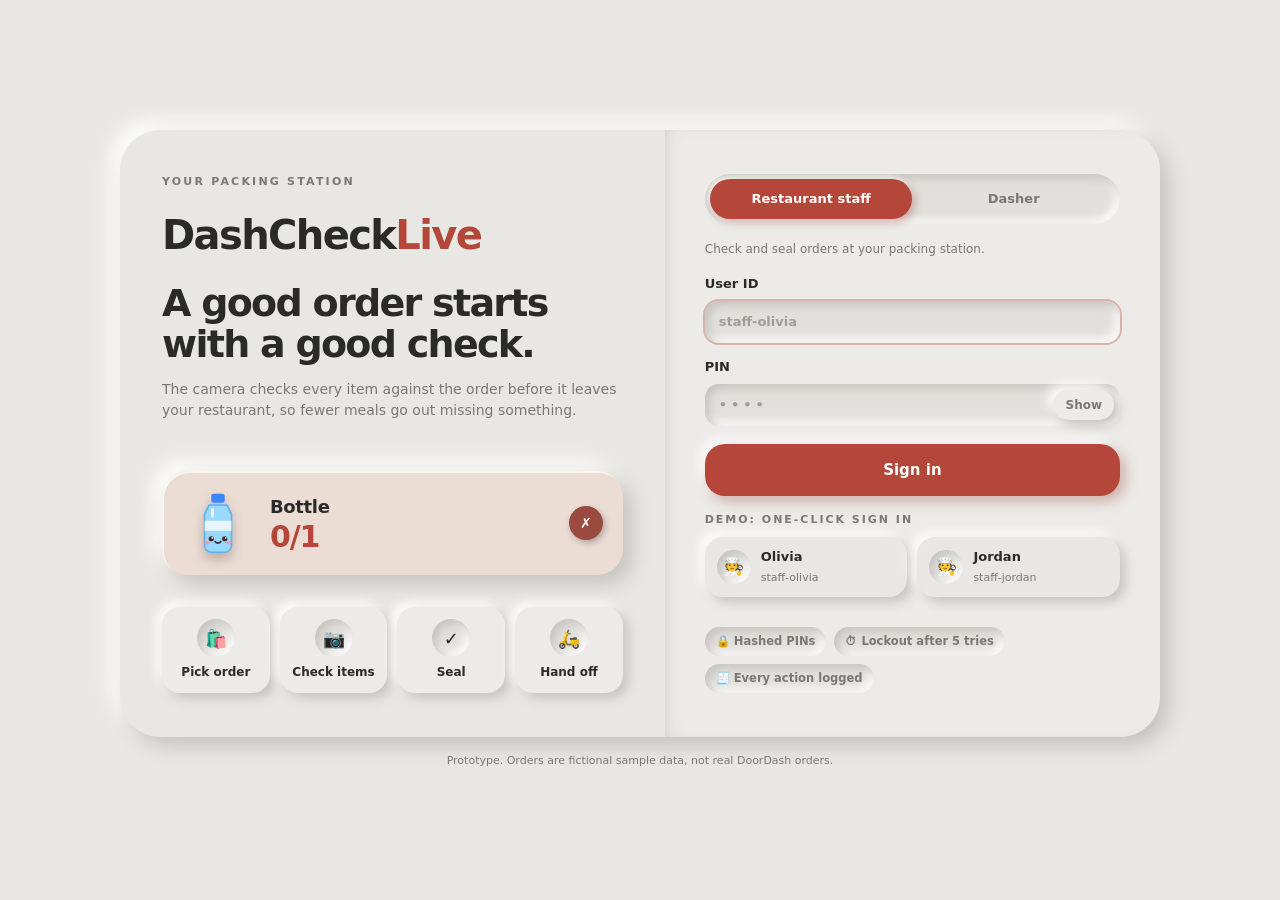
==== commit 8ac05f6b: "sign in page" ====
--- a/frontend/index.html
+++ b/frontend/index.html
@@ -11,36 +11,66 @@
   <!-- ============ Sign-in page ============ -->
   <section id="view-login" class="view login-view">
     <div class="login-card">
-      <p class="welcome">Welcome to</p>
-      <div class="brand big">DashCheck<span>Live</span></div>
-      <p class="login-sub">Make sure every order is complete before it leaves your restaurant. The camera checks the items against the order, so fewer meals go out missing something.</p>
-      <ol class="steps">
-        <li><span><strong>Sign in</strong> with your staff ID and PIN.</span></li>
-        <li><span><strong>Pick an order</strong> and lay its items in front of the camera. Each item is checked off as it's counted.</span></li>
-        <li><span><strong>Finalize the order</strong>: tick “I'm done” and seal it.</span></li>
-        <li><span><strong>Hand it off.</strong> The Dasher scans the pickup code and takes the order.</span></li>
-      </ol>
-      <p class="login-sub small">Dashers: sign in with your Dasher ID to confirm a pickup.</p>
-      <form id="login-form" autocomplete="off">
-        <label>User ID<input name="user_id" autocomplete="username" placeholder="staff-olivia" required></label>
-        <label>PIN<input name="pin" type="password" inputmode="numeric" autocomplete="current-password" placeholder="••••" required></label>
-        <button type="submit" class="btn primary wide">Sign in</button>
-      </form>
-      <p id="login-error" class="error"></p>
-      <details class="demo-accounts">
-        <summary>Demo accounts</summary>
-        <table>
-          <tr><th>ID</th><th>PIN</th><th>Opens</th></tr>
-          <tr><td>staff-olivia</td><td>4242</td><td>Packing station</td></tr>
-          <tr><td>staff-jordan</td><td>1357</td><td>Packing station</td></tr>
-          <tr><td>dasher-ava</td><td>1111</td><td>Dasher pickup</td></tr>
-          <tr><td>dasher-ben</td><td>2222</td><td>Dasher pickup</td></tr>
-          <tr><td>dasher-cy</td><td>3333</td><td>Dasher pickup</td></tr>
-          <tr><td>dasher-dee</td><td>4444</td><td>Dasher pickup</td></tr>
-        </table>
-      </details>
-      <p class="fineprint">Prototype. Orders are fictional sample data, not real DoorDash orders.</p>
-    </div>
+      <!-- Left: the pitch, with a live preview of a check -->
+      <div class="login-pitch">
+        <p class="welcome">Your packing station</p>
+        <div class="brand big">DashCheck<span>Live</span></div>
+        <h1 class="login-headline">A good order starts with a good check.</h1>
+        <p class="login-sub">The camera checks every item against the order before it leaves your restaurant, so fewer meals go out missing something.</p>
+
+        <div class="preview" aria-hidden="true">
+          <div class="preview-card">
+            <span id="pv-icon" class="pv-icon"></span>
+            <div class="pv-text">
+              <strong id="pv-name">Bottle</strong>
+              <span id="pv-count" class="pv-count">0/1</span>
+            </div>
+            <span id="pv-badge" class="pv-badge">✗</span>
+          </div>
+          <div id="pv-toast" class="pv-toast">Bottle detected!</div>
+        </div>
+
+        <ol class="flow">
+          <li><span class="flow-ico">🛍️</span>Pick order</li>
+          <li><span class="flow-ico">📷</span>Check items</li>
+          <li><span class="flow-ico">✓</span>Seal</li>
+          <li><span class="flow-ico">🛵</span>Hand off</li>
+        </ol>
+      </div>
+
+      <!-- Right: sign in -->
+      <div class="login-form-side">
+        <div class="role-toggle" role="tablist" aria-label="Sign in as">
+          <button type="button" class="on" data-role="staff" role="tab" aria-selected="true">Restaurant staff</button>
+          <button type="button" data-role="dasher" role="tab" aria-selected="false">Dasher</button>
+        </div>
+        <p id="role-help" class="login-sub small">Check and seal orders at your packing station.</p>
+
+        <form id="login-form" autocomplete="off">
+          <label>User ID<input id="login-id" name="user_id" autocomplete="username" placeholder="staff-olivia" required></label>
+          <label>PIN
+            <span class="pin-wrap">
+              <input id="login-pin" name="pin" type="password" inputmode="numeric" autocomplete="current-password" placeholder="••••" maxlength="12" required>
+              <button type="button" id="pin-eye" class="pin-eye" aria-label="Show PIN">Show</button>
+            </span>
+          </label>
+          <button id="login-btn" type="submit" class="btn primary wide">Sign in</button>
+        </form>
+        <p id="login-error" class="login-msg"></p>
+
+        <div class="quick">
+          <p class="label">Demo: one-click sign in</p>
+          <div id="quick-accounts" class="quick-grid"></div>
+        </div>
+
+        <ul class="sec-badges">
+          <li>🔒 Hashed PINs</li>
+          <li>⏱ Lockout after 5 tries</li>
+          <li>🧾 Every action logged</li>
+        </ul>
+      </div>
+    </div>
+    <p class="fineprint">Prototype. Orders are fictional sample data, not real DoorDash orders.</p>
   </section>
 
   <!-- ============ Packing station (restaurant staff) ============ -->
--- a/frontend/styles.css
+++ b/frontend/styles.css
@@ -66,23 +66,83 @@
 .pill.bad { background: #f3d9d3; color: var(--bad); }
 
 /* ================= login ================= */
-.login-view { min-height: 100vh; display: grid; place-items: center; padding: 20px; }
-.login-card { width: 100%; max-width: 480px; background: var(--bg); border-radius: 36px; padding: 38px; box-shadow: var(--raise); }
+.login-view { min-height: 100vh; display: grid; place-items: center; align-content: center; gap: 16px; padding: 24px; }
+.login-card { width: 100%; max-width: 1040px; display: grid; grid-template-columns: 1.1fr 1fr; gap: 0;
+  background: var(--bg); border-radius: 40px; box-shadow: var(--raise); overflow: hidden; }
+.login-pitch { padding: 44px 42px; display: flex; flex-direction: column; gap: 14px; }
+.login-form-side { padding: 44px 40px; display: flex; flex-direction: column; gap: 16px; background: var(--surface);
+  box-shadow: inset 8px 0 18px -10px var(--lo); }
 .welcome { margin: 0; font-size: 11px; font-weight: 700; letter-spacing: .2em; text-transform: uppercase; color: var(--muted); }
-.login-sub { color: var(--muted); margin: 8px 0 18px; }
-.steps { margin: 0 0 18px; padding: 0; list-style: none; counter-reset: s; display: grid; gap: 10px; }
-.steps li { counter-increment: s; display: grid; grid-template-columns: 30px 1fr; gap: 12px; align-items: start;
-  background: var(--surface); border-radius: 18px; padding: 12px 14px; box-shadow: var(--raise-sm); }
-.steps li::before { content: counter(s); width: 30px; height: 30px; border-radius: 50%; background: var(--accent); color: #fff;
-  font-weight: 800; display: grid; place-items: center; font-size: 13px; box-shadow: 3px 3px 8px rgba(147, 54, 41, .35); }
-#login-form { display: grid; gap: 14px; margin-top: 6px; }
-#login-form label { display: grid; gap: 8px; font-weight: 650; }
-#login-form .btn { padding: 14px; font-size: 15px; border-radius: 18px; }
-.demo-accounts { margin-top: 16px; color: var(--muted); }
-.demo-accounts summary { cursor: pointer; }
-.demo-accounts table { width: 100%; border-collapse: collapse; margin-top: 8px; font-size: 13px; }
-.demo-accounts td, .demo-accounts th { text-align: left; padding: 6px; border-bottom: 1px solid var(--line); }
-.fineprint { font-size: 11px; color: var(--muted); margin-top: 18px; }
+.login-headline { margin: 4px 0 0; font-family: var(--display); font-size: 38px; line-height: 1.08; font-weight: 650; letter-spacing: -.045em; }
+.login-sub { color: var(--muted); margin: 0; }
+
+/* live preview of a check */
+.preview { position: relative; margin: 10px 0 4px; padding: 26px 0 8px; }
+.preview-card { display: grid; grid-template-columns: 72px 1fr auto; gap: 16px; align-items: center; padding: 16px 20px;
+  border-radius: 26px; background: var(--card-warm); box-shadow: var(--raise), inset 2px 2px 0 rgba(255, 255, 255, .7); transition: background .4s; }
+.preview-card.ok { background: var(--ok-bg); }
+.pv-icon { width: 72px; height: 72px; display: grid; place-items: center; animation: float 2.6s ease-in-out infinite;
+  filter: drop-shadow(0 6px 6px rgba(0, 0, 0, .2)); }
+.pv-icon svg { width: 100%; height: 100%; }
+.pv-text { display: grid; }
+.pv-text strong { font-family: var(--display); font-size: 18px; letter-spacing: -.02em; }
+.pv-count { font-family: var(--display); font-size: 30px; font-weight: 600; letter-spacing: -.04em; color: var(--accent); line-height: 1.1; }
+.preview-card.ok .pv-count { color: var(--ok); }
+.pv-badge { width: 34px; height: 34px; border-radius: 50%; display: grid; place-items: center; color: #fff; font-weight: 800;
+  background: #9a4a3e; box-shadow: 2px 3px 6px rgba(0, 0, 0, .25); }
+.preview-card.ok .pv-badge { background: var(--ok); animation: pop .5s cubic-bezier(.3, 1.6, .5, 1); }
+.pv-toast { position: absolute; top: 0; right: 16px; padding: 7px 16px; border-radius: 999px; background: var(--surface);
+  font-family: var(--display); font-weight: 700; font-size: 14px; letter-spacing: -.01em;
+  box-shadow: 0 8px 20px rgba(0, 0, 0, .15), inset 0 0 0 2px var(--accent); opacity: 0; transform: translateY(6px) scale(.9);
+  transition: opacity .3s, transform .4s cubic-bezier(.3, 1.6, .5, 1); }
+.pv-toast.show { opacity: 1; transform: none; }
+
+.flow { list-style: none; margin: 6px 0 0; padding: 0; display: grid; grid-template-columns: repeat(4, 1fr); gap: 10px; }
+.flow li { display: grid; justify-items: center; gap: 6px; padding: 12px 6px; border-radius: 18px; background: var(--surface);
+  box-shadow: var(--raise-sm); font-size: 12px; font-weight: 650; text-align: center; }
+.flow-ico { width: 38px; height: 38px; border-radius: 50%; display: grid; place-items: center; font-size: 18px;
+  background: var(--surface-2); box-shadow: var(--inset); }
+
+/* form side */
+.role-toggle { display: grid; grid-template-columns: 1fr 1fr; padding: 5px; border-radius: 999px; background: var(--surface-2); box-shadow: var(--inset); }
+.role-toggle button { border: 0; background: none; font: inherit; font-weight: 650; font-size: 13px; color: var(--muted);
+  padding: 10px 0; border-radius: 999px; cursor: pointer; transition: background .2s, color .2s; }
+.role-toggle button.on { background: var(--accent); color: #fff; box-shadow: 3px 3px 8px rgba(147, 54, 41, .35), -2px -2px 6px var(--hi); }
+#login-form { display: grid; gap: 14px; }
+#login-form label { display: grid; gap: 8px; font-weight: 650; font-size: 13px; }
+#login-form .btn { padding: 15px; font-size: 15px; border-radius: 20px; margin-top: 4px; }
+.pin-wrap { position: relative; display: block; }
+.pin-wrap input { padding-right: 72px; letter-spacing: .3em; }
+.pin-eye { position: absolute; right: 6px; top: 50%; transform: translateY(-50%); border: 0; font: inherit; font-size: 12px; font-weight: 650;
+  color: var(--muted); background: var(--surface); padding: 6px 12px; border-radius: 999px; cursor: pointer; box-shadow: var(--raise-sm); }
+.login-msg { margin: 0; min-height: 0; font-size: 13px; font-weight: 600; border-radius: 14px; }
+.login-msg:empty { display: none; }
+.login-msg.error { color: var(--accent-dark); background: #f3d9d3; padding: 10px 14px; box-shadow: var(--inset); }
+.login-msg.warn, .login-msg.notice { color: #6d5414; background: var(--warn-bg); padding: 10px 14px; box-shadow: var(--inset); }
+
+.quick { display: grid; gap: 8px; }
+.quick .label { margin: 0; }
+.quick-grid { display: grid; grid-template-columns: repeat(2, 1fr); gap: 10px; }
+.quick-btn { display: flex; align-items: center; gap: 10px; padding: 10px 12px; border: 0; border-radius: 18px; cursor: pointer;
+  background: var(--bg); color: var(--ink); font: inherit; text-align: left; box-shadow: var(--raise-sm); transition: transform .15s, box-shadow .15s; }
+.quick-btn:hover { transform: translateY(-2px); }
+.quick-btn:active { box-shadow: var(--inset); transform: none; }
+.quick-btn .q-ico { width: 34px; height: 34px; border-radius: 50%; display: grid; place-items: center; font-size: 17px;
+  background: var(--surface-2); box-shadow: var(--inset); flex: none; }
+.quick-btn strong { display: block; font-size: 13px; }
+.quick-btn small { color: var(--muted); font-size: 11px; }
+
+.sec-badges { list-style: none; margin: auto 0 0; padding: 0; display: flex; flex-wrap: wrap; gap: 8px; }
+.sec-badges li { font-size: 11.5px; font-weight: 600; color: var(--muted); padding: 6px 11px; border-radius: 999px;
+  background: var(--surface-2); box-shadow: var(--inset); }
+.fineprint { font-size: 11px; color: var(--muted); margin: 0; text-align: center; }
+
+@media (max-width: 880px) {
+  .login-card { grid-template-columns: 1fr; }
+  .login-pitch, .login-form-side { padding: 30px 24px; }
+  .login-form-side { box-shadow: inset 0 8px 18px -10px var(--lo); }
+  .login-headline { font-size: 30px; }
+}
 
 /* ================= station ================= */
 .station { position: fixed; inset: 0; padding: 22px; }
@@ -421,7 +481,7 @@
   .done-grid { grid-template-columns: 1fr; }
 }
 @media (prefers-reduced-motion: reduce) {
-  .food-icon, .food-icon.just-ok, .food-icon.just-ok::after, .float-shadow, .badge.ok, .live-dot { animation: none; }
+  .food-icon, .food-icon.just-ok, .food-icon.just-ok::after, .float-shadow, .badge.ok, .live-dot, .pv-icon { animation: none; }
   .toast { animation: toast-out .3s ease-in 2.2s forwards; }
   .seal-check path { animation: none; stroke-dashoffset: 0; }
 }
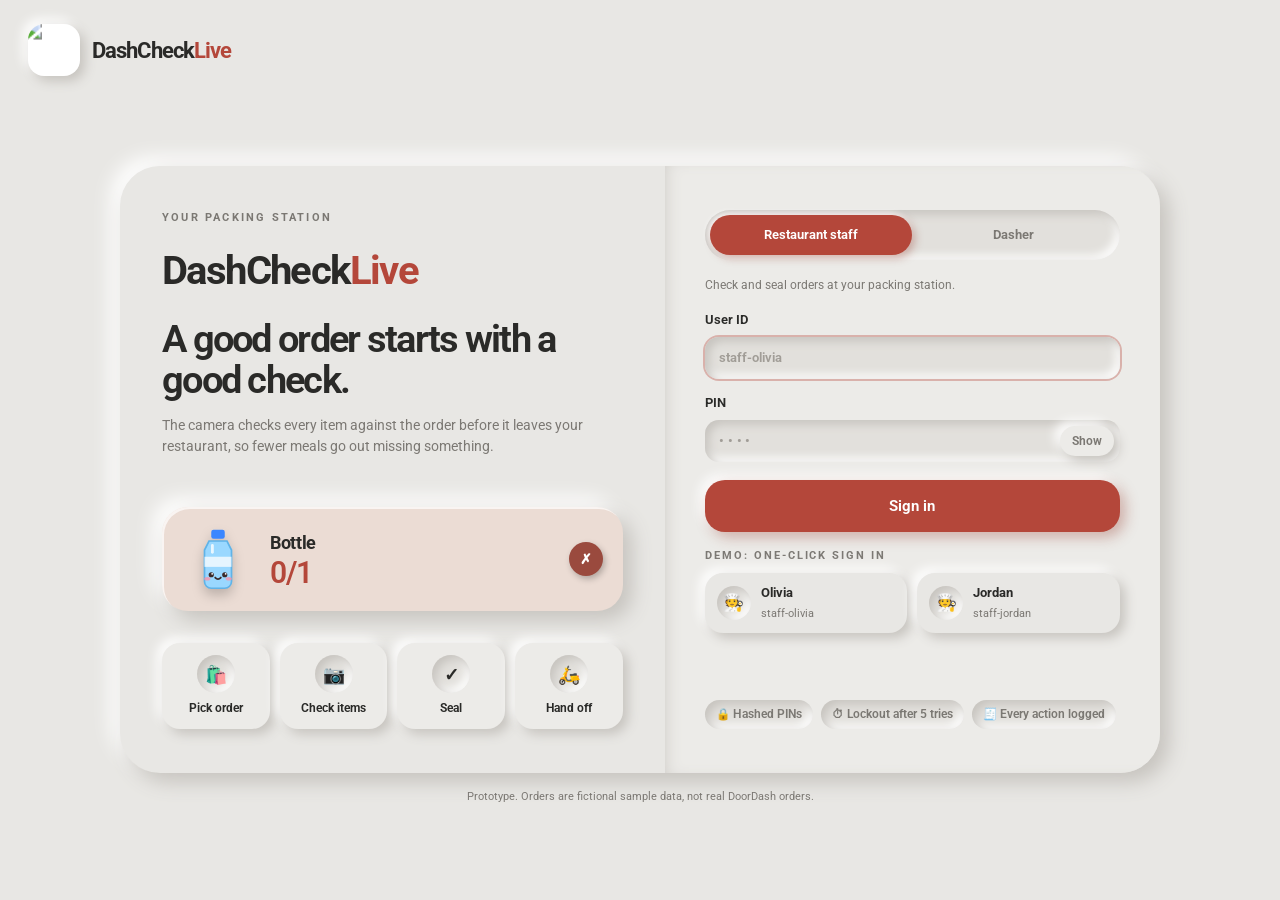
==== commit 4d3b5db4: "final project" ====
--- a/frontend/index.html
+++ b/frontend/index.html
@@ -4,12 +4,19 @@
   <meta charset="utf-8">
   <meta name="viewport" content="width=device-width, initial-scale=1">
   <title>DashCheckLive</title>
+  <link rel="preconnect" href="https://fonts.googleapis.com">
+  <link rel="preconnect" href="https://fonts.gstatic.com" crossorigin>
+  <link rel="stylesheet" href="https://fonts.googleapis.com/css2?family=Roboto:wght@100..900&display=swap">
   <link rel="stylesheet" href="styles.css">
 </head>
 <body>
 
   <!-- ============ Sign-in page ============ -->
   <section id="view-login" class="view login-view">
+    <div class="corner-logo">
+      <span class="logo-badge"><img src="/logo.jpg" alt=""></span>
+      <span class="brand">DashCheck<span>Live</span></span>
+    </div>
     <div class="login-card">
       <!-- Left: the pitch, with a live preview of a check -->
       <div class="login-pitch">
@@ -79,7 +86,10 @@
 
       <!-- ===== Left: orders ===== -->
       <aside class="orders-panel">
-        <div class="brand">DashCheck<span>Live</span></div>
+        <div class="panel-logo">
+          <span class="logo-badge"><img src="/logo.jpg" alt=""></span>
+          <span class="brand">DashCheck<span>Live</span></span>
+        </div>
         <div class="sec-head">
           <div><h3>Orders</h3><p id="queue-sub" class="sec-sub"><span id="queue-count">0</span> waiting</p></div>
         </div>
@@ -106,8 +116,6 @@
           <div id="health" class="health hidden"></div>
           <div class="top-actions">
             <span id="who" class="glass-pill who"></span>
-            <button id="open-log" class="glass-pill glass-btn">Audit log</button>
-            <button id="demo-reset" class="glass-pill glass-btn">Reset demo</button>
             <button id="logout" class="glass-pill glass-btn">Sign out</button>
           </div>
         </div>
@@ -117,9 +125,7 @@
           <div class="cam-tools">
             <select id="camera-select" class="glass-pill" title="Camera"></select>
             <button id="cam-toggle" class="glass-pill glass-btn">Pause</button>
-            <label class="glass-pill glass-btn">Upload<input id="upload" type="file" accept="image/jpeg,image/png,image/webp"></label>
-            <button id="recount" class="glass-pill glass-btn hidden" title="Start counting this order from zero">Reset counts ↻</button>
-          </div>
+            <label class="glass-pill glass-btn">Upload<input id="upload" type="file" accept="image/jpeg,image/png,image/webp"></label>          </div>
         </div>
 
         <div id="toasts" class="toasts" aria-live="polite"></div>
--- a/frontend/styles.css
+++ b/frontend/styles.css
@@ -21,8 +21,8 @@
   --raise: 9px 9px 20px var(--lo), -9px -9px 20px var(--hi);
   --raise-sm: 5px 5px 12px var(--lo), -5px -5px 12px var(--hi);
   --inset: inset 4px 4px 10px var(--lo), inset -4px -4px 10px var(--hi);
-  --display: "SF Pro Display", "Segoe UI Variable Display", "Inter", "Segoe UI", system-ui, sans-serif;
-  --text: "SF Pro Text", "Segoe UI Variable Text", "Inter", "Segoe UI", system-ui, sans-serif;
+  --display: "Roboto", "Helvetica Neue", Helvetica, Arial, sans-serif;
+  --text: "Roboto", "Helvetica Neue", Helvetica, Arial, sans-serif;
 }
 
 * { box-sizing: border-box; }
@@ -65,8 +65,17 @@
 .pill.warn { background: var(--warn-bg); color: var(--warn); }
 .pill.bad { background: #f3d9d3; color: var(--bad); }
 
+/* ================= logo ================= */
+/* Badge zoomed in on the burger mascot (it sits centered with white space around it). */
+.logo-badge { width: 52px; height: 52px; flex: none; border-radius: 16px; overflow: hidden; background: #fff; box-shadow: var(--raise-sm); }
+.logo-badge img { width: 100%; height: 100%; object-fit: cover; transform: scale(1.5) translateY(2%); display: block; }
+.corner-logo, .panel-logo { display: flex; align-items: center; gap: 12px; }
+.corner-logo { position: absolute; top: 24px; left: 28px; }
+.corner-logo .brand, .panel-logo .brand { font-size: 22px; }
+.orders-panel .panel-logo { padding: 0 6px 4px; }
+
 /* ================= login ================= */
-.login-view { min-height: 100vh; display: grid; place-items: center; align-content: center; gap: 16px; padding: 24px; }
+.login-view { position: relative; min-height: 100vh; display: grid; place-items: center; align-content: center; gap: 16px; padding: 96px 24px 24px; }
 .login-card { width: 100%; max-width: 1040px; display: grid; grid-template-columns: 1.1fr 1fr; gap: 0;
   background: var(--bg); border-radius: 40px; box-shadow: var(--raise); overflow: hidden; }
 .login-pitch { padding: 44px 42px; display: flex; flex-direction: column; gap: 14px; }
@@ -151,7 +160,7 @@
 /* ---- left: orders list ---- */
 .orders-panel { background: var(--bg); border-radius: 32px; box-shadow: var(--raise); display: flex; flex-direction: column;
   gap: 16px; padding: 24px 18px 18px; min-height: 0; }
-.orders-panel .brand { font-size: 24px; padding: 0 6px 4px; }
+.orders-panel > .brand { font-size: 24px; padding: 0 6px 4px; }
 .sec-head { display: flex; justify-content: space-between; align-items: flex-end; gap: 12px; padding: 0 6px; }
 .sec-head h3 { font-size: 20px; font-weight: 650; }
 .sec-sub { margin: 2px 0 0; font-size: 11px; font-weight: 700; letter-spacing: .14em; text-transform: uppercase; color: var(--muted); }
@@ -229,17 +238,26 @@
 .banner.ok { background: var(--ok); color: #fff; }
 
 /* "Bottle detected!" toasts */
-.toasts { position: absolute; top: 130px; left: 50%; transform: translateX(-50%); z-index: 6; display: grid; gap: 10px;
-  justify-items: center; pointer-events: none; }
+/* "Bottle detected!" tags: stay on screen, stacked on the right of the camera */
+.toasts { position: absolute; top: 176px; right: 28px; bottom: 28px; z-index: 6; display: flex; flex-direction: column;
+  align-items: flex-end; gap: 8px; pointer-events: none; overflow: hidden; }
 .toast { display: flex; align-items: center; gap: 12px; background: var(--surface); color: var(--ink); padding: 7px 22px 7px 7px;
   border-radius: 999px; font-family: var(--display); font-weight: 700; font-size: 18px; letter-spacing: -.02em; white-space: nowrap;
   box-shadow: 0 14px 34px rgba(0, 0, 0, .35), inset 0 0 0 2px var(--accent);
-  animation: toast-in .4s cubic-bezier(.3, 1.6, .5, 1), toast-out .45s ease-in 2.15s forwards; }
+  animation: toast-in .4s cubic-bezier(.3, 1.6, .5, 1);
+  transition: font-size .35s ease, padding .35s ease, box-shadow .35s ease, background .35s ease; }
 .toast .t-icon { width: 44px; height: 44px; display: grid; place-items: center; font-size: 28px; background: var(--card-warm);
-  border-radius: 50%; box-shadow: var(--inset); }
-.toast .t-icon svg { width: 38px; height: 38px; }
+  border-radius: 50%; box-shadow: var(--inset); transition: width .35s ease, height .35s ease; }
+.toast .t-icon svg { width: 82%; height: 82%; }
+/* after 2 s each tag settles into a compact green-edged tag */
+.toast.compact { font-size: 13px; padding: 4px 14px 4px 4px; background: rgba(236, 235, 232, .9);
+  box-shadow: 0 6px 16px rgba(0, 0, 0, .25), inset 0 0 0 2px var(--ok);
+  backdrop-filter: blur(10px); -webkit-backdrop-filter: blur(10px); }
+.toast.compact .t-icon { width: 28px; height: 28px; }
+/* "Fork missing!": red edge, warm tint */
+.toast.missing { background: #f6e6e1; color: var(--accent-dark); box-shadow: 0 14px 34px rgba(0, 0, 0, .35), inset 0 0 0 2px var(--accent); }
+.toast.missing.compact { background: rgba(246, 230, 225, .92); box-shadow: 0 6px 16px rgba(0, 0, 0, .25), inset 0 0 0 2px var(--accent); }
 @keyframes toast-in { from { opacity: 0; transform: translateY(-14px) scale(.85); } to { opacity: 1; transform: none; } }
-@keyframes toast-out { to { opacity: 0; transform: translateY(-10px) scale(.95); } }
 
 /* checklist dock along the bottom of the camera */
 .dock { position: absolute; left: 14px; right: 14px; bottom: 14px; z-index: 4; padding: 0 14px 14px; border-radius: 0 0 26px 26px;
@@ -323,6 +341,9 @@
 .cart-lines { display: grid; gap: 4px; }
 .cart-line { display: grid; grid-template-columns: 50px 1fr auto; gap: 12px; align-items: center; padding: 10px 2px; border-bottom: 1px solid var(--line); }
 .cart-line:last-child { border-bottom: 0; }
+.cart-line[data-ok="1"] { opacity: .75; }
+.cart-line.just-detected { animation: detected-glow 1.4s ease-out; border-radius: 16px; }
+@keyframes detected-glow { 0%, 30% { background: var(--ok-bg); box-shadow: 0 0 0 2px var(--ok); } 100% { background: transparent; box-shadow: none; } }
 .cart-img { width: 50px; height: 50px; display: grid; place-items: center; font-size: 30px; border-radius: 16px;
   background: var(--card-warm); box-shadow: var(--raise-sm); }
 .cart-img svg { width: 42px; height: 42px; }
@@ -369,13 +390,13 @@
 .drawer-head { display: flex; gap: 12px; align-items: center; padding: 16px 20px; border-bottom: 1px solid var(--line); }
 .drawer-head strong { font-family: var(--display); font-size: 17px; letter-spacing: -.02em; }
 .drawer-head button { margin-left: auto; }
-.drawer ol { list-style: none; margin: 0; padding: 8px 20px; overflow: auto; font: 12px/1.55 ui-monospace, Consolas, monospace; }
+.drawer ol { list-style: none; margin: 0; padding: 8px 20px; overflow: auto; font: 12.5px/1.55 var(--text); }
 .drawer li { padding: 6px 0; border-bottom: 1px dashed var(--line); word-break: break-word; }
 .drawer .hash { color: var(--muted); }
 
 /* ================= paper receipt (completion page) ================= */
 .receipt { background: #fbfaf6; color: #1b1b1b; border-radius: 14px; padding: 14px 14px 18px;
-  font: 12.5px/1.45 ui-monospace, Consolas, monospace; box-shadow: var(--raise); }
+  font: 13px/1.45 var(--text); box-shadow: var(--raise); }
 .receipt hr { border: 0; border-top: 1px dashed #999; margin: 8px 0; }
 .receipt .r-line { display: flex; justify-content: space-between; gap: 8px; }
 .receipt .r-mod { padding-left: 18px; color: #555; }
@@ -482,6 +503,6 @@
 }
 @media (prefers-reduced-motion: reduce) {
   .food-icon, .food-icon.just-ok, .food-icon.just-ok::after, .float-shadow, .badge.ok, .live-dot, .pv-icon { animation: none; }
-  .toast { animation: toast-out .3s ease-in 2.2s forwards; }
+  .toast, .cart-line.just-detected { animation: none; }
   .seal-check path { animation: none; stroke-dashoffset: 0; }
 }
